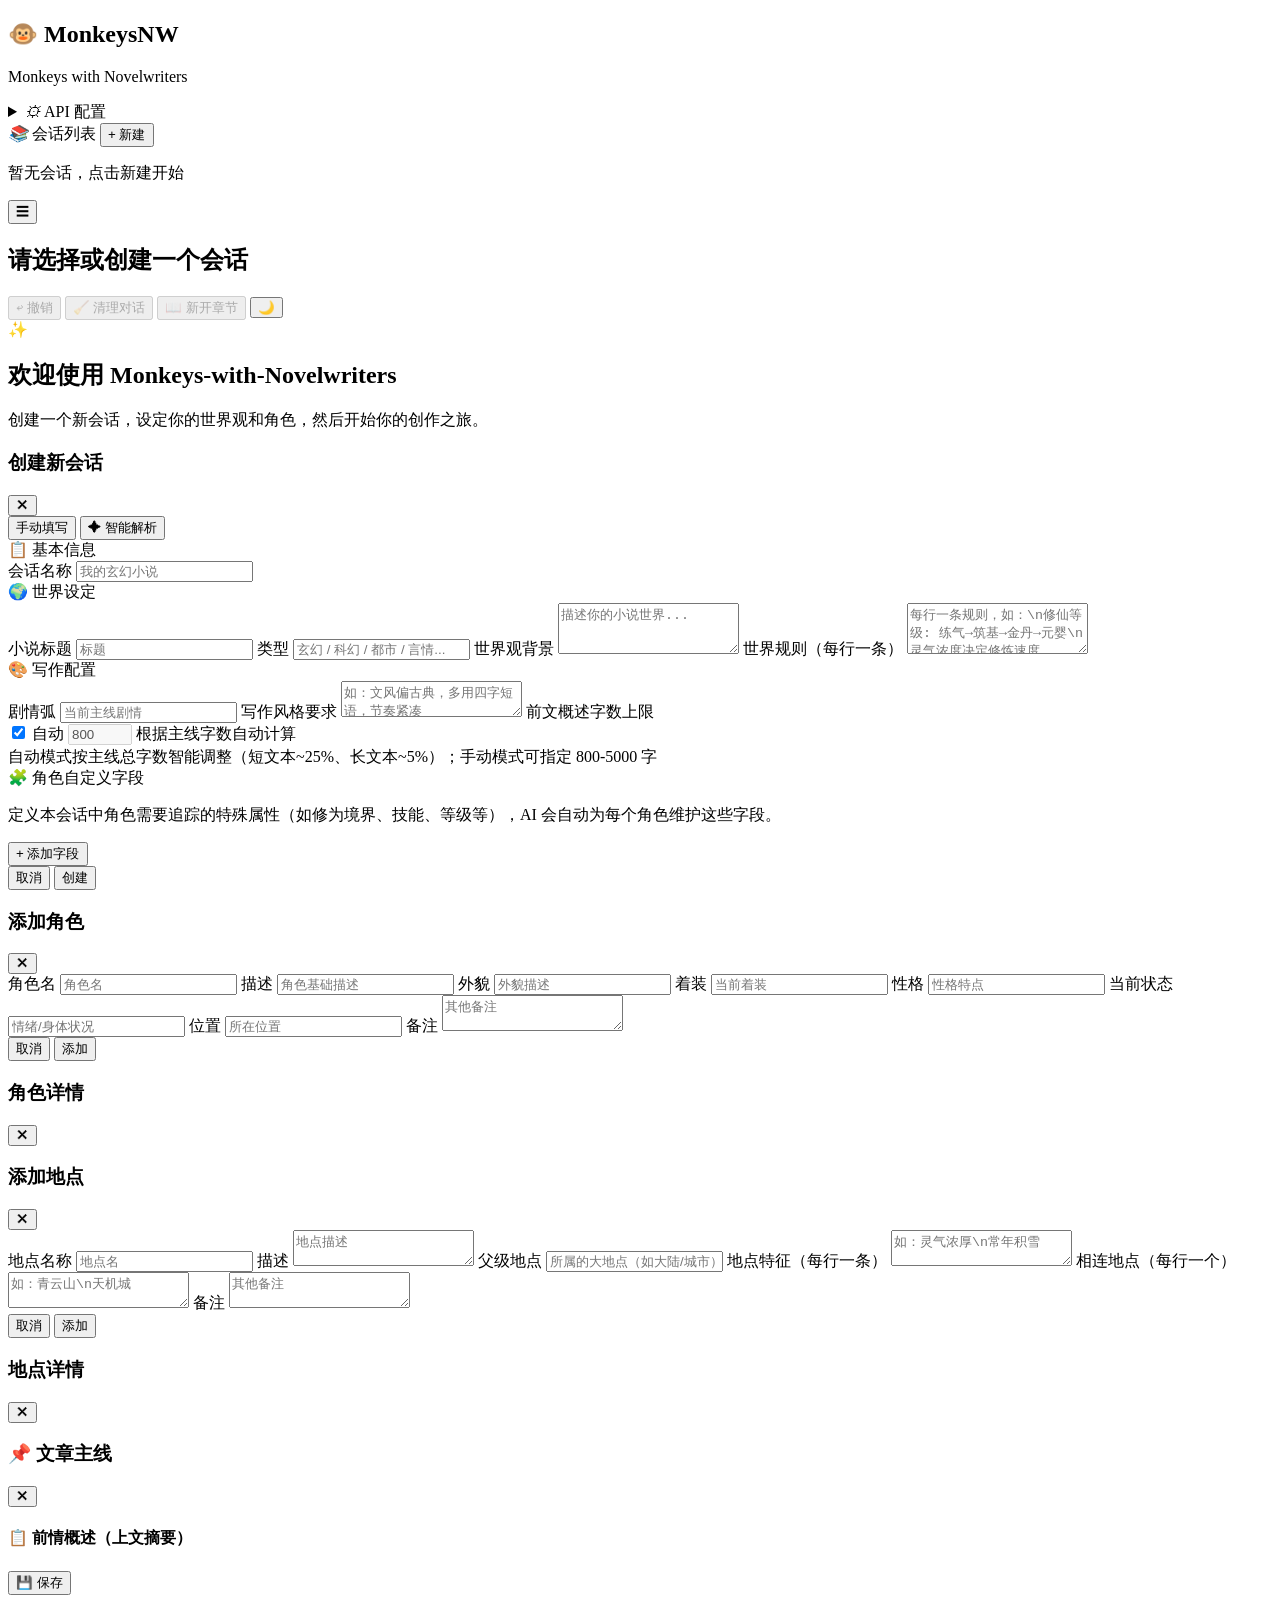
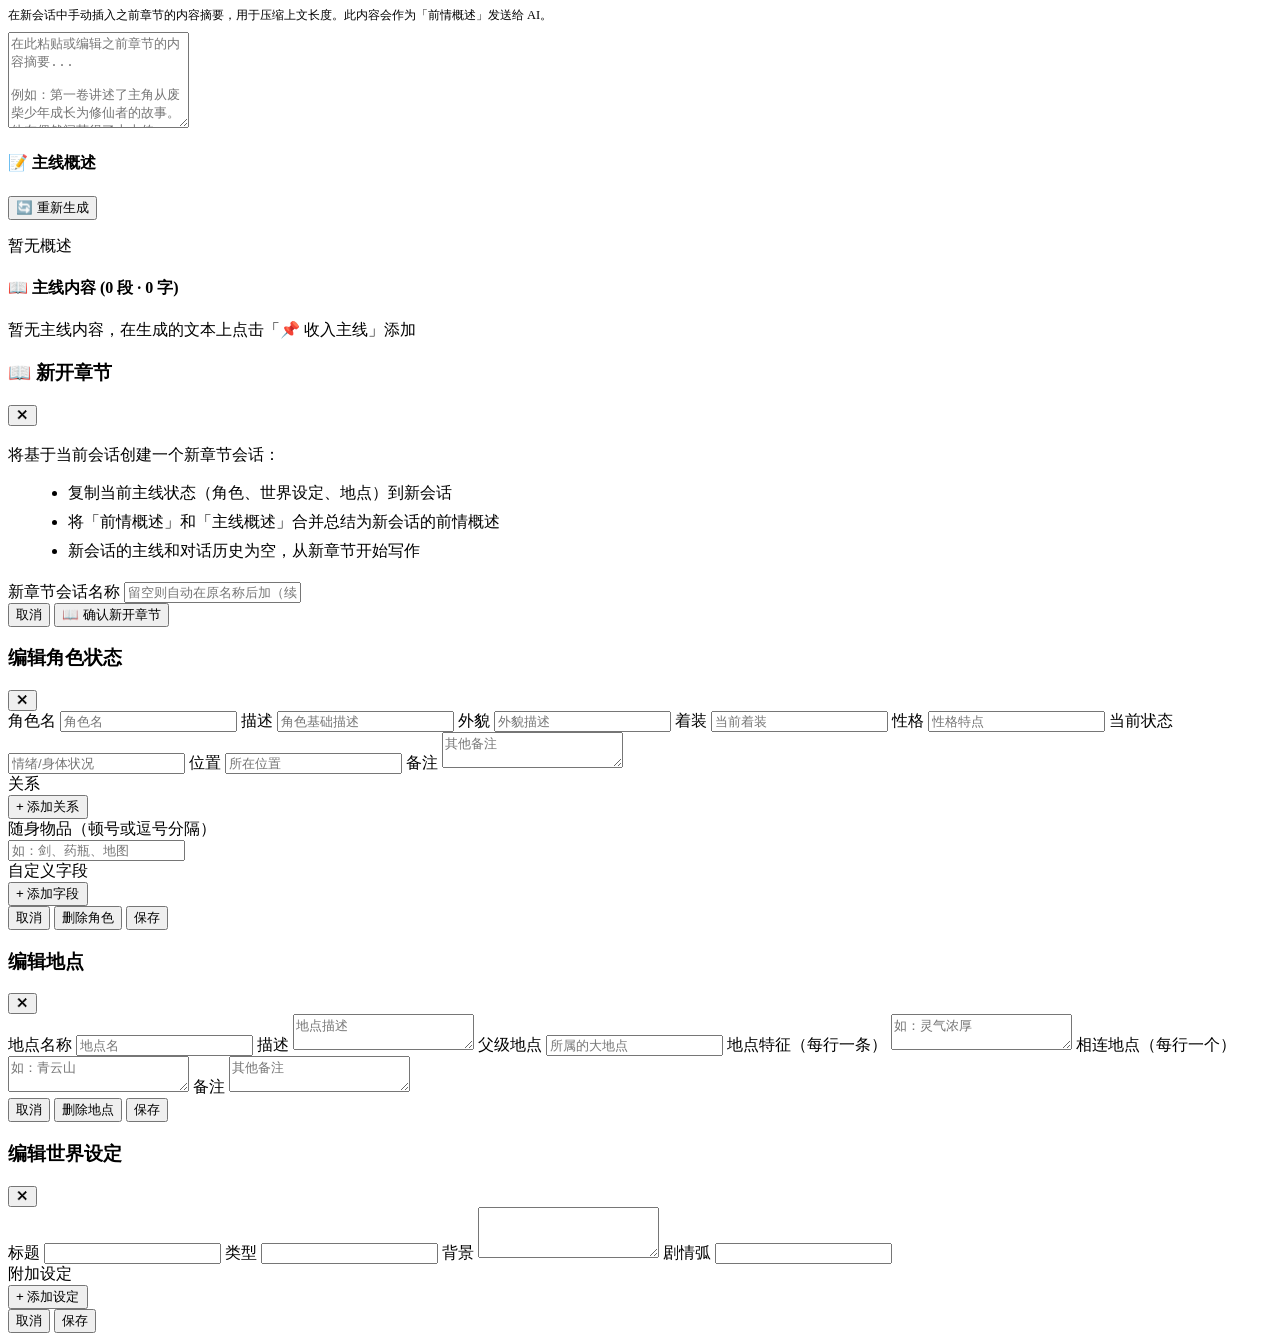
==== src/monkeynw/frontend/index.html @ e402c243 "feat: 添加字数统计功能，显示主线总字数和更新主线内容显示" ====
<!DOCTYPE html>
<html lang="zh-CN">
<head>
  <meta charset="UTF-8" />
  <meta name="viewport" content="width=device-width, initial-scale=1.0" />
  <title>Monkeys-with-Novelwriters - AI 小说写作框架</title>
  <link rel="preconnect" href="https://fonts.googleapis.com" />
  <link href="https://fonts.googleapis.com/css2?family=Noto+Serif+SC:wght@400;700&family=Inter:wght@400;500;600;700&display=swap" rel="stylesheet" />
  <link rel="stylesheet" href="/static/css/variables.css" />
  <link rel="stylesheet" href="/static/css/sidebar.css" />
  <link rel="stylesheet" href="/static/css/main-content.css" />
  <link rel="stylesheet" href="/static/css/components.css" />
  <link rel="stylesheet" href="/static/css/mainline.css" />
  <link rel="stylesheet" href="/static/css/state-panel.css" />
</head>
<body>
  <!-- ═══════════════════ 侧边栏 ═══════════════════ -->
  <aside id="sidebar" class="sidebar">
    <div class="sidebar-header">
      <h1 class="logo">🐵 Monkeys<span>NW</span></h1>
      <p class="tagline">Monkeys with Novelwriters</p>
    </div>

    <!-- API 配置 -->
    <details class="panel" id="configPanel">
      <summary><i class="icon">⚙</i> API 配置</summary>
      <div class="panel-body">
        <label>API Key
          <input type="text" id="apiKey" placeholder="sk-..." />
        </label>
        <label>Base URL
          <input type="text" id="baseUrl" value="https://api.openai.com/v1" />
        </label>
        <label>模型
          <input type="text" id="model" value="gpt-4o" />
        </label>
        <button class="btn btn-primary" onclick="saveConfig()">保存配置</button>
        <div id="configStatus" class="status-badge"></div>
      </div>
    </details>

    <!-- 会话列表 -->
    <div class="panel">
      <div class="panel-title">
        <i class="icon">📚</i> 会话列表
        <button class="btn btn-sm btn-ghost" onclick="openNewSessionModal()">+ 新建</button>
      </div>
      <div id="sessionList" class="session-list">
        <p class="empty-hint">暂无会话，点击新建开始</p>
      </div>
    </div>

    <!-- 会话配置面板 -->
    <div class="panel" id="sessionConfigPanel" style="display:none">
      <div class="panel-title">
        <i class="icon">🎨</i> 写作配置
        <button class="btn btn-sm btn-ghost" onclick="openEditSessionModal()">✏ 编辑</button>
      </div>
      <div id="sessionConfigInfo" class="world-info"></div>
    </div>

    <!-- 文章主线面板 -->
    <div class="panel" id="mainlinePanel" style="display:none">
      <div class="panel-title">
        <i class="icon">📌</i> 文章主线
        <span id="mainlineCount" class="mainline-count"></span>
        <span id="mainlineTotalWords" class="mainline-word-count"></span>
        <button class="btn btn-sm btn-ghost" onclick="exportMainline()" title="导出主线为TXT">📥 导出</button>
        <button class="btn btn-sm btn-ghost" onclick="toggleMainlineView()" title="展开/收起主线详情">📋 查看</button>
      </div>
      <div id="mainlineSummaryPreview" class="mainline-summary-preview"></div>
    </div>
  </aside>

  <!-- ═══════════════════ 主内容区 ═══════════════════ -->
  <main id="mainContent" class="main-content">
    <!-- 顶部栏 -->
    <header class="topbar">
      <button class="btn btn-icon" onclick="toggleSidebar()" title="切换侧边栏">☰</button>
      <h2 id="sessionTitle" class="session-name">请选择或创建一个会话</h2>
      <div class="topbar-actions">
        <button class="btn btn-ghost" id="btnUndo" onclick="undoStep()" disabled title="撤销">↩ 撤销</button>
        <button class="btn btn-ghost" id="btnClearHistory" onclick="clearHistory()" disabled title="清理对话历史，保留设定和主线">🧹 清理对话</button>
        <button class="btn btn-ghost" id="btnNewChapter" onclick="startNewChapter()" disabled title="新开章节：将当前主线状态和概述带入新会话">📖 新开章节</button>
        <button class="theme-toggle" id="themeToggle" onclick="toggleTheme()" title="切换主题">🌙</button>
      </div>
    </header>

    <!-- 故事阅读区 -->
    <section id="storyArea" class="story-area">
      <div class="story-welcome">
        <div class="welcome-icon">✨</div>
        <h2>欢迎使用 Monkeys-with-Novelwriters</h2>
        <p>创建一个新会话，设定你的世界观和角色，然后开始你的创作之旅。</p>
      </div>
    </section>

    <!-- 输入区 -->
    <section class="input-area" id="inputArea" style="display:none">
      <div class="input-wrapper">
        <div class="mode-switcher">
          <button class="mode-btn active" id="modeContinue" onclick="switchMode('continue')">
            <svg width="14" height="14" viewBox="0 0 24 24" fill="none" stroke="currentColor" stroke-width="2"><path d="M5 12h14M12 5l7 7-7 7"/></svg>
            续写
          </button>
          <button class="mode-btn" id="modeAdjust" onclick="switchMode('adjust')">
            <svg width="14" height="14" viewBox="0 0 24 24" fill="none" stroke="currentColor" stroke-width="2"><path d="M11 4H4a2 2 0 0 0-2 2v14a2 2 0 0 0 2 2h14a2 2 0 0 0 2-2v-7"/><path d="M18.5 2.5a2.121 2.121 0 0 1 3 3L12 15l-4 1 1-4 9.5-9.5z"/></svg>
            调整
          </button>
        </div>
        <textarea id="userPrompt" rows="3" placeholder="描述接下来的剧情走向，例如：主角进入了神秘的密林深处..."></textarea>
        <div class="input-controls">
          <div class="param-group">
            <label class="param">🌡 温度 <input type="range" id="temperature" min="0" max="2" step="0.05" value="0.85" oninput="this.nextElementSibling.textContent=this.value" /><span>0.85</span></label>
            <label class="param">📝 片段长度 <input type="range" id="suggestedLength" min="100" max="4000" step="100" value="1000" oninput="this.nextElementSibling.textContent=this.value" /><span>1000</span></label>
          </div>
          <button class="btn btn-primary btn-generate" id="btnGenerate" onclick="generate()">
            <span class="btn-text">✦ 生成</span>
            <span class="btn-loading" style="display:none">生成中...</span>
          </button>
        </div>
      </div>
    </section>
  </main>

  <!-- ═══════════════════ 右侧状态面板 ═══════════════════ -->
  <aside id="statePanel" class="state-panel" style="display:none">
    <div class="state-panel-header">
      <div class="state-tab-switcher">
        <button class="state-tab-btn active" onclick="switchStateTab('mainline')" id="stateTabMainline">📌 主线状态</button>
        <button class="state-tab-btn" onclick="switchStateTab('workspace')" id="stateTabWorkspace">🔧 工作区状态</button>
      </div>
    </div>

    <!-- 主线状态面板 -->
    <div id="mainlineStatePanel" class="state-tab-content active">
      <div class="workspace-section">
        <div class="workspace-section-title">👥 角色状态 <button class="btn btn-xs btn-ghost ws-section-action" onclick="openEditCharState(null, 'mainline')" title="添加角色">+</button></div>
        <div id="mainlineStateCharacters" class="workspace-content"></div>
      </div>
      <div class="workspace-section">
        <div class="workspace-section-title">🌍 世界设定 <button class="btn btn-xs btn-ghost ws-section-action" onclick="openEditWorldState('mainline')" title="编辑">✏</button></div>
        <div id="mainlineStateWorld" class="workspace-content"></div>
      </div>
      <div class="workspace-section">
        <div class="workspace-section-title">📍 地点 <button class="btn btn-xs btn-ghost ws-section-action" onclick="openEditLocState(null, 'mainline')" title="添加地点">+</button></div>
        <div id="mainlineStateLocations" class="workspace-content"></div>
      </div>
    </div>

    <!-- 工作区状态面板 -->
    <div id="workspaceStatePanel" class="state-tab-content">
      <div class="workspace-sync-bar">
        <button class="btn btn-sm btn-accent" onclick="syncMainlineToWorkspace()" title="将主线的角色、世界设定、地点同步到工作区状态">⬇ 从主线同步</button>
      </div>
      <div class="workspace-section">
        <div class="workspace-section-title">👥 角色状态 <button class="btn btn-xs btn-ghost ws-section-action" onclick="openEditCharState(null, 'workspace')" title="添加角色">+</button></div>
        <div id="workspaceStateCharacters" class="workspace-content"></div>
      </div>
      <div class="workspace-section">
        <div class="workspace-section-title">🌍 世界设定 <button class="btn btn-xs btn-ghost ws-section-action" onclick="openEditWorldState('workspace')" title="编辑">✏</button></div>
        <div id="workspaceStateWorld" class="workspace-content"></div>
      </div>
      <div class="workspace-section">
        <div class="workspace-section-title">📍 地点 <button class="btn btn-xs btn-ghost ws-section-action" onclick="openEditLocState(null, 'workspace')" title="添加地点">+</button></div>
        <div id="workspaceStateLocations" class="workspace-content"></div>
      </div>
    </div>
  </aside>

  <!-- ═══════════════════ 新建会话 Modal ═══════════════════ -->
  <div class="modal-overlay" id="newSessionModal">
    <div class="modal modal-wide">
      <div class="modal-header">
        <h3 id="sessionModalTitle">创建新会话</h3>
        <button class="btn btn-icon" onclick="closeModal('newSessionModal')">✕</button>
      </div>
      <div class="modal-body">
        <!-- 模式切换标签 -->
        <div class="tab-switcher" id="createTabSwitcher">
          <button class="tab-btn active" onclick="switchCreateMode('manual')" id="tabManual">手动填写</button>
          <button class="tab-btn" onclick="switchCreateMode('smart')" id="tabSmart">✦ 智能解析</button>
        </div>

        <!-- 智能解析模式 -->
        <div id="smartCreatePanel" style="display:none">
          <label>粘贴你的小说设定文本
            <textarea id="smartText" rows="10" placeholder="在此粘贴包含世界观、角色设定、剧情等内容的文本，AI 将自动为你提取并填写所有设定字段...

示例：
这是一部玄幻修仙小说《九天剑道》。世界以灵气为根基，修炼体系分为练气、筑基、金丹、元婴、化神五个大境界。主角叶凡，17岁少年，天资聪颖但灵根为废体，性格坚韧不拔。他身处天玄大陆的青云宗，随身携带一枚神秘玉佩..."></textarea>
          </label>
          <div id="smartParseStatus" class="status-badge"></div>
        </div>

        <!-- 手动填写模式 -->
        <div id="manualCreatePanel">
          <div class="form-section-title">📋 基本信息</div>
          <label>会话名称 <input type="text" id="newSessionName" placeholder="我的玄幻小说" /></label>

          <div class="form-section-title">🌍 世界设定</div>
          <label>小说标题 <input type="text" id="newTitle" placeholder="标题" /></label>
          <label>类型 <input type="text" id="newGenre" placeholder="玄幻 / 科幻 / 都市 / 言情..." /></label>
          <label>世界观背景
            <textarea id="newBackground" rows="3" placeholder="描述你的小说世界..."></textarea>
          </label>
          <label>世界规则（每行一条）
            <textarea id="newRules" rows="3" placeholder="每行一条规则，如：\n修仙等级: 练气→筑基→金丹→元婴\n灵气浓度决定修炼速度"></textarea>
          </label>

          <div class="form-section-title">🎨 写作配置</div>
          <label>剧情弧 <input type="text" id="newArc" placeholder="当前主线剧情" /></label>
          <label>写作风格要求
            <textarea id="newInstructions" rows="2" placeholder="如：文风偏古典，多用四字短语，节奏紧凑"></textarea>
          </label>
          <label>前文概述字数上限
            <div class="summary-length-row">
              <label class="toggle-label">
                <input type="checkbox" id="newSummaryAutoLength" checked onchange="toggleSummaryAutoMode()" />
                <span>自动</span>
              </label>
              <input type="number" id="newSummaryMaxLength" min="800" max="5000" step="100" value="800" placeholder="800" disabled />
              <span id="summaryAutoHint" class="summary-auto-hint">根据主线字数自动计算</span>
            </div>
            <span class="form-hint" style="margin-top:2px;display:block">自动模式按主线总字数智能调整（短文本~25%、长文本~5%）；手动模式可指定 800-5000 字</span>
          </label>

          <div class="form-section-title">🧩 角色自定义字段</div>
          <p class="form-hint">定义本会话中角色需要追踪的特殊属性（如修为境界、技能、等级等），AI 会自动为每个角色维护这些字段。</p>
          <div id="customFieldDefsList" class="custom-field-defs-list"></div>
          <button class="btn btn-sm btn-ghost" type="button" onclick="addCustomFieldDefRow()">+ 添加字段</button>
        </div>
      </div>
      <div class="modal-footer">
        <button class="btn btn-ghost" onclick="closeModal('newSessionModal')">取消</button>
        <button class="btn btn-primary" id="btnSmartParse" style="display:none" onclick="smartParseAndFill()">✦ 智能解析并创建</button>
        <button class="btn btn-primary" id="btnManualCreate" onclick="createSession()">创建</button>
      </div>
    </div>
  </div>

  <!-- ═══════════════════ 添加角色 Modal ═══════════════════ -->
  <div class="modal-overlay" id="addCharacterModal">
    <div class="modal">
      <div class="modal-header">
        <h3>添加角色</h3>
        <button class="btn btn-icon" onclick="closeModal('addCharacterModal')">✕</button>
      </div>
      <div class="modal-body">
        <label>角色名 <input type="text" id="charName" placeholder="角色名" /></label>
        <label>描述 <input type="text" id="charDesc" placeholder="角色基础描述" /></label>
        <label>外貌 <input type="text" id="charAppearance" placeholder="外貌描述" /></label>
        <label>着装 <input type="text" id="charOutfit" placeholder="当前着装" /></label>
        <label>性格 <input type="text" id="charPersonality" placeholder="性格特点" /></label>
        <label>当前状态 <input type="text" id="charStatus" placeholder="情绪/身体状况" /></label>
        <label>位置 <input type="text" id="charLocation" placeholder="所在位置" /></label>
        <label>备注
          <textarea id="charNotes" rows="2" placeholder="其他备注"></textarea>
        </label>
      </div>
      <div class="modal-footer">
        <button class="btn btn-ghost" onclick="closeModal('addCharacterModal')">取消</button>
        <button class="btn btn-primary" onclick="addCharacter()">添加</button>
      </div>
    </div>
  </div>

  <!-- ═══════════════════ 角色详情 Modal ═══════════════════ -->
  <div class="modal-overlay" id="charDetailModal">
    <div class="modal modal-wide">
      <div class="modal-header">
        <h3 id="charDetailTitle">角色详情</h3>
        <button class="btn btn-icon" onclick="closeModal('charDetailModal')">✕</button>
      </div>
      <div class="modal-body" id="charDetailBody"></div>
    </div>
  </div>

  <!-- ═══════════════════ 添加地点 Modal ═══════════════════ -->
  <div class="modal-overlay" id="addLocationModal">
    <div class="modal">
      <div class="modal-header">
        <h3>添加地点</h3>
        <button class="btn btn-icon" onclick="closeModal('addLocationModal')">✕</button>
      </div>
      <div class="modal-body">
        <label>地点名称 <input type="text" id="locName" placeholder="地点名" /></label>
        <label>描述 <textarea id="locDesc" rows="2" placeholder="地点描述"></textarea></label>
        <label>父级地点 <input type="text" id="locParent" placeholder="所属的大地点（如大陆/城市）" /></label>
        <label>地点特征（每行一条）
          <textarea id="locFeatures" rows="2" placeholder="如：灵气浓厚\n常年积雪"></textarea>
        </label>
        <label>相连地点（每行一个）
          <textarea id="locConnected" rows="2" placeholder="如：青云山\n天机城"></textarea>
        </label>
        <label>备注
          <textarea id="locNotes" rows="2" placeholder="其他备注"></textarea>
        </label>
      </div>
      <div class="modal-footer">
        <button class="btn btn-ghost" onclick="closeModal('addLocationModal')">取消</button>
        <button class="btn btn-primary" onclick="addLocation()">添加</button>
      </div>
    </div>
  </div>

  <!-- ═══════════════════ 地点详情 Modal ═══════════════════ -->
  <div class="modal-overlay" id="locDetailModal">
    <div class="modal modal-wide">
      <div class="modal-header">
        <h3 id="locDetailTitle">地点详情</h3>
        <button class="btn btn-icon" onclick="closeModal('locDetailModal')">✕</button>
      </div>
      <div class="modal-body" id="locDetailBody"></div>
    </div>
  </div>

  <!-- ═══════════════════ 文章主线 Modal ═══════════════════ -->
  <div class="modal-overlay" id="mainlineModal">
    <div class="modal modal-wide">
      <div class="modal-header">
        <h3>📌 文章主线</h3>
        <button class="btn btn-icon" onclick="closeModal('mainlineModal')">✕</button>
      </div>
      <div class="modal-body">
        <!-- 前情概述（手动插入） -->
        <div class="mainline-prefix-section">
          <div class="mainline-section-header">
            <h4>📋 前情概述（上文摘要）</h4>
            <button class="btn btn-sm btn-ghost" id="btnSavePrefix" onclick="saveMainlinePrefix()">💾 保存</button>
          </div>
          <p class="form-hint" style="margin-bottom:8px;font-size:0.78rem;color:var(--text-muted)">在新会话中手动插入之前章节的内容摘要，用于压缩上文长度。此内容会作为「前情概述」发送给 AI。</p>
          <textarea id="mainlinePrefixTextarea" class="mainline-prefix-textarea" rows="6" placeholder="在此粘贴或编辑之前章节的内容摘要...&#10;&#10;例如：第一卷讲述了主角从废柴少年成长为修仙者的故事。他在偶然间获得了上古传承..."></textarea>
          <div class="mainline-prefix-info">
            <span id="mainlinePrefixCharCount" class="char-count"></span>
          </div>
        </div>

        <!-- 主线概述 -->
        <div class="mainline-summary-section">
          <div class="mainline-section-header">
            <h4>📝 主线概述</h4>
            <button class="btn btn-sm btn-ghost" id="btnRegenerateSummary" onclick="regenerateMainlineSummary()">🔄 重新生成</button>
          </div>
          <div id="mainlineSummaryContent" class="mainline-summary-content">
            <p class="empty-hint">暂无概述</p>
          </div>
        </div>

        <!-- 主线条目列表 -->
        <div class="mainline-entries-section">
          <div class="mainline-section-header">
            <h4>📖 主线内容 (<span id="mainlineEntryCount">0</span> 段 · <span id="mainlineModalTotalWords">0</span> 字)</h4>
          </div>
          <div id="mainlineEntries" class="mainline-entries">
            <p class="empty-hint">暂无主线内容，在生成的文本上点击「📌 收入主线」添加</p>
          </div>
        </div>
      </div>
    </div>
  </div>

  <!-- Toast -->
  <div id="toast" class="toast"></div>

  <!-- ═══════════════════ 新开章节确认 Modal ═══════════════════ -->
  <div class="modal-overlay" id="newChapterModal">
    <div class="modal">
      <div class="modal-header">
        <h3>📖 新开章节</h3>
        <button class="btn btn-icon" onclick="closeModal('newChapterModal')">✕</button>
      </div>
      <div class="modal-body">
        <p style="margin-bottom:12px;line-height:1.6">将基于当前会话创建一个新章节会话：</p>
        <ul style="margin:0 0 16px 20px;line-height:1.8;color:var(--text-secondary)">
          <li>复制当前主线状态（角色、世界设定、地点）到新会话</li>
          <li>将「前情概述」和「主线概述」合并总结为新会话的前情概述</li>
          <li>新会话的主线和对话历史为空，从新章节开始写作</li>
        </ul>
        <label>新章节会话名称
          <input type="text" id="newChapterName" placeholder="留空则自动在原名称后加（续）" />
        </label>
        <div id="newChapterStatus" class="status-badge" style="display:none;margin-top:8px"></div>
      </div>
      <div class="modal-footer">
        <button class="btn btn-ghost" onclick="closeModal('newChapterModal')">取消</button>
        <button class="btn btn-primary" id="btnConfirmNewChapter" onclick="confirmNewChapter()">📖 确认新开章节</button>
      </div>
    </div>
  </div>

  <!-- ═══════════════════ 编辑角色状态 Modal ═══════════════════ -->
  <div class="modal-overlay" id="editCharStateModal">
    <div class="modal modal-wide">
      <div class="modal-header">
        <h3 id="editCharStateTitle">编辑角色状态</h3>
        <button class="btn btn-icon" onclick="closeModal('editCharStateModal')">✕</button>
      </div>
      <div class="modal-body">
        <input type="hidden" id="editCharTarget" />
        <input type="hidden" id="editCharOrigName" />
        <label>角色名 <input type="text" id="editCharStateName" placeholder="角色名" /></label>
        <label>描述 <input type="text" id="editCharStateDesc" placeholder="角色基础描述" /></label>
        <label>外貌 <input type="text" id="editCharStateAppearance" placeholder="外貌描述" /></label>
        <label>着装 <input type="text" id="editCharStateOutfit" placeholder="当前着装" /></label>
        <label>性格 <input type="text" id="editCharStatePersonality" placeholder="性格特点" /></label>
        <label>当前状态 <input type="text" id="editCharStateStatus" placeholder="情绪/身体状况" /></label>
        <label>位置 <input type="text" id="editCharStateLocation" placeholder="所在位置" /></label>
        <label>备注 <textarea id="editCharStateNotes" rows="2" placeholder="其他备注"></textarea></label>
        <div class="form-section-title">关系</div>
        <div id="editCharRels" class="dynamic-rows"></div>
        <button class="btn btn-sm btn-ghost" type="button" onclick="addEditCharRelRow()">+ 添加关系</button>
        <div class="form-section-title">随身物品（顿号或逗号分隔）</div>
        <input type="text" id="editCharStateInventory" placeholder="如：剑、药瓶、地图" />
        <div class="form-section-title">自定义字段</div>
        <div id="editCharCFs" class="dynamic-rows"></div>
        <button class="btn btn-sm btn-ghost" type="button" onclick="addEditCharCfRow()">+ 添加字段</button>
      </div>
      <div class="modal-footer">
        <button class="btn btn-ghost" onclick="closeModal('editCharStateModal')">取消</button>
        <button class="btn btn-danger" id="btnDeleteChar" onclick="deleteCharFromState()">删除角色</button>
        <button class="btn btn-primary" onclick="saveCharState()">保存</button>
      </div>
    </div>
  </div>

  <!-- ═══════════════════ 编辑地点状态 Modal ═══════════════════ -->
  <div class="modal-overlay" id="editLocStateModal">
    <div class="modal modal-wide">
      <div class="modal-header">
        <h3 id="editLocStateTitle">编辑地点</h3>
        <button class="btn btn-icon" onclick="closeModal('editLocStateModal')">✕</button>
      </div>
      <div class="modal-body">
        <input type="hidden" id="editLocTarget" />
        <input type="hidden" id="editLocOrigName" />
        <label>地点名称 <input type="text" id="editLocStateName" placeholder="地点名" /></label>
        <label>描述 <textarea id="editLocStateDesc" rows="2" placeholder="地点描述"></textarea></label>
        <label>父级地点 <input type="text" id="editLocStateParent" placeholder="所属的大地点" /></label>
        <label>地点特征（每行一条） <textarea id="editLocStateFeatures" rows="2" placeholder="如：灵气浓厚"></textarea></label>
        <label>相连地点（每行一个） <textarea id="editLocStateConnected" rows="2" placeholder="如：青云山"></textarea></label>
        <label>备注 <textarea id="editLocStateNotes" rows="2" placeholder="其他备注"></textarea></label>
      </div>
      <div class="modal-footer">
        <button class="btn btn-ghost" onclick="closeModal('editLocStateModal')">取消</button>
        <button class="btn btn-danger" id="btnDeleteLoc" onclick="deleteLocFromState()">删除地点</button>
        <button class="btn btn-primary" onclick="saveLocState()">保存</button>
      </div>
    </div>
  </div>

  <!-- ═══════════════════ 编辑世界设定 Modal ═══════════════════ -->
  <div class="modal-overlay" id="editWorldStateModal">
    <div class="modal">
      <div class="modal-header">
        <h3 id="editWorldStateTitle">编辑世界设定</h3>
        <button class="btn btn-icon" onclick="closeModal('editWorldStateModal')">✕</button>
      </div>
      <div class="modal-body">
        <input type="hidden" id="editWorldTarget" />
        <label>标题 <input type="text" id="editWorldTitle" /></label>
        <label>类型 <input type="text" id="editWorldGenre" /></label>
        <label>背景 <textarea id="editWorldBackground" rows="3"></textarea></label>
        <label>剧情弧 <input type="text" id="editWorldArc" /></label>
        <div class="form-section-title">附加设定</div>
        <div id="editWorldExtras" class="dynamic-rows"></div>
        <button class="btn btn-sm btn-ghost" type="button" onclick="addEditWorldExtraRow()">+ 添加设定</button>
      </div>
      <div class="modal-footer">
        <button class="btn btn-ghost" onclick="closeModal('editWorldStateModal')">取消</button>
        <button class="btn btn-primary" onclick="saveWorldState()">保存</button>
      </div>
    </div>
  </div>

  <!-- AI 任务状态栏 -->
  <div id="statusBar" class="status-bar" style="display:none">
    <div class="status-bar-spinner"></div>
    <span id="statusBarText">AI 请求处理中...</span>
  </div>

  <script src="/static/js/utils.js"></script>
  <script src="/static/js/config.js"></script>
  <script src="/static/js/workspace.js"></script>
  <script src="/static/js/mainline.js"></script>
  <script src="/static/js/characters.js"></script>
  <script src="/static/js/locations.js"></script>
  <script src="/static/js/story.js"></script>
  <script src="/static/js/session.js"></script>
  <script src="/static/js/init.js"></script>
</body>
</html>
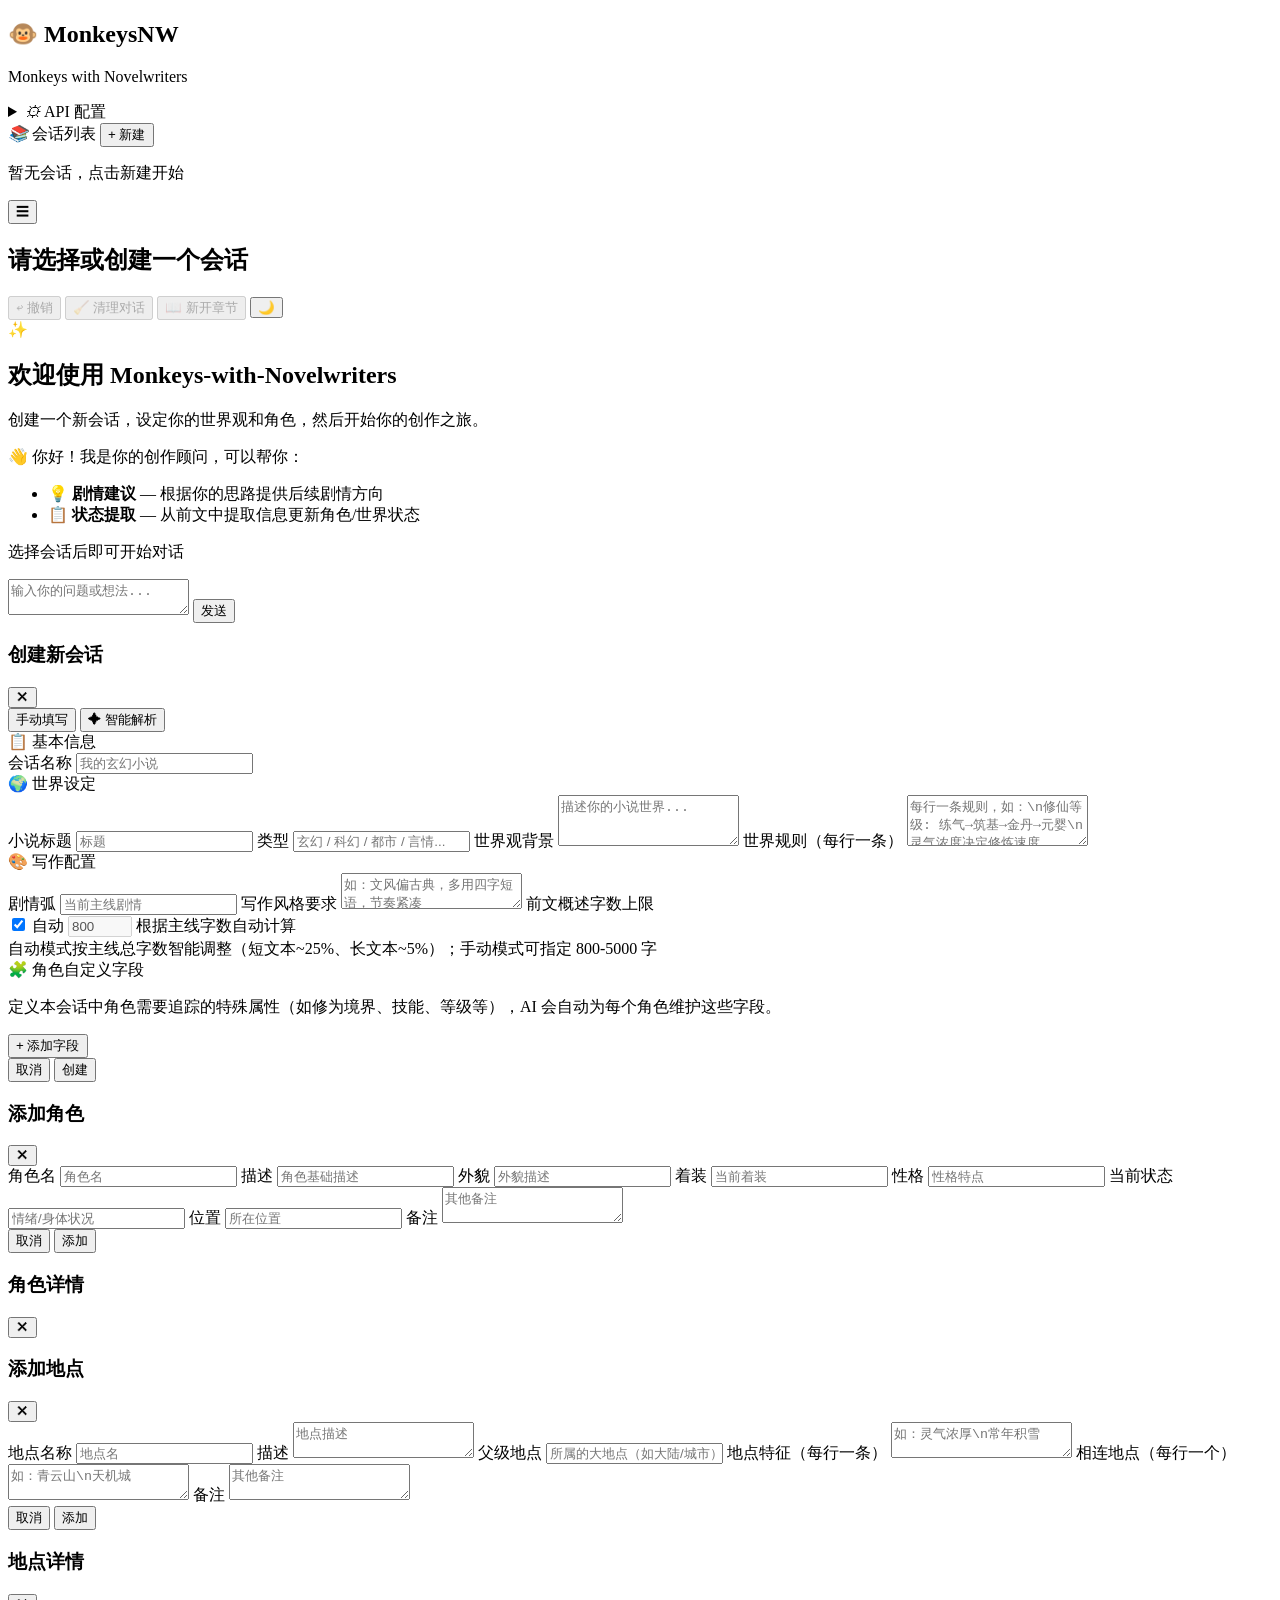
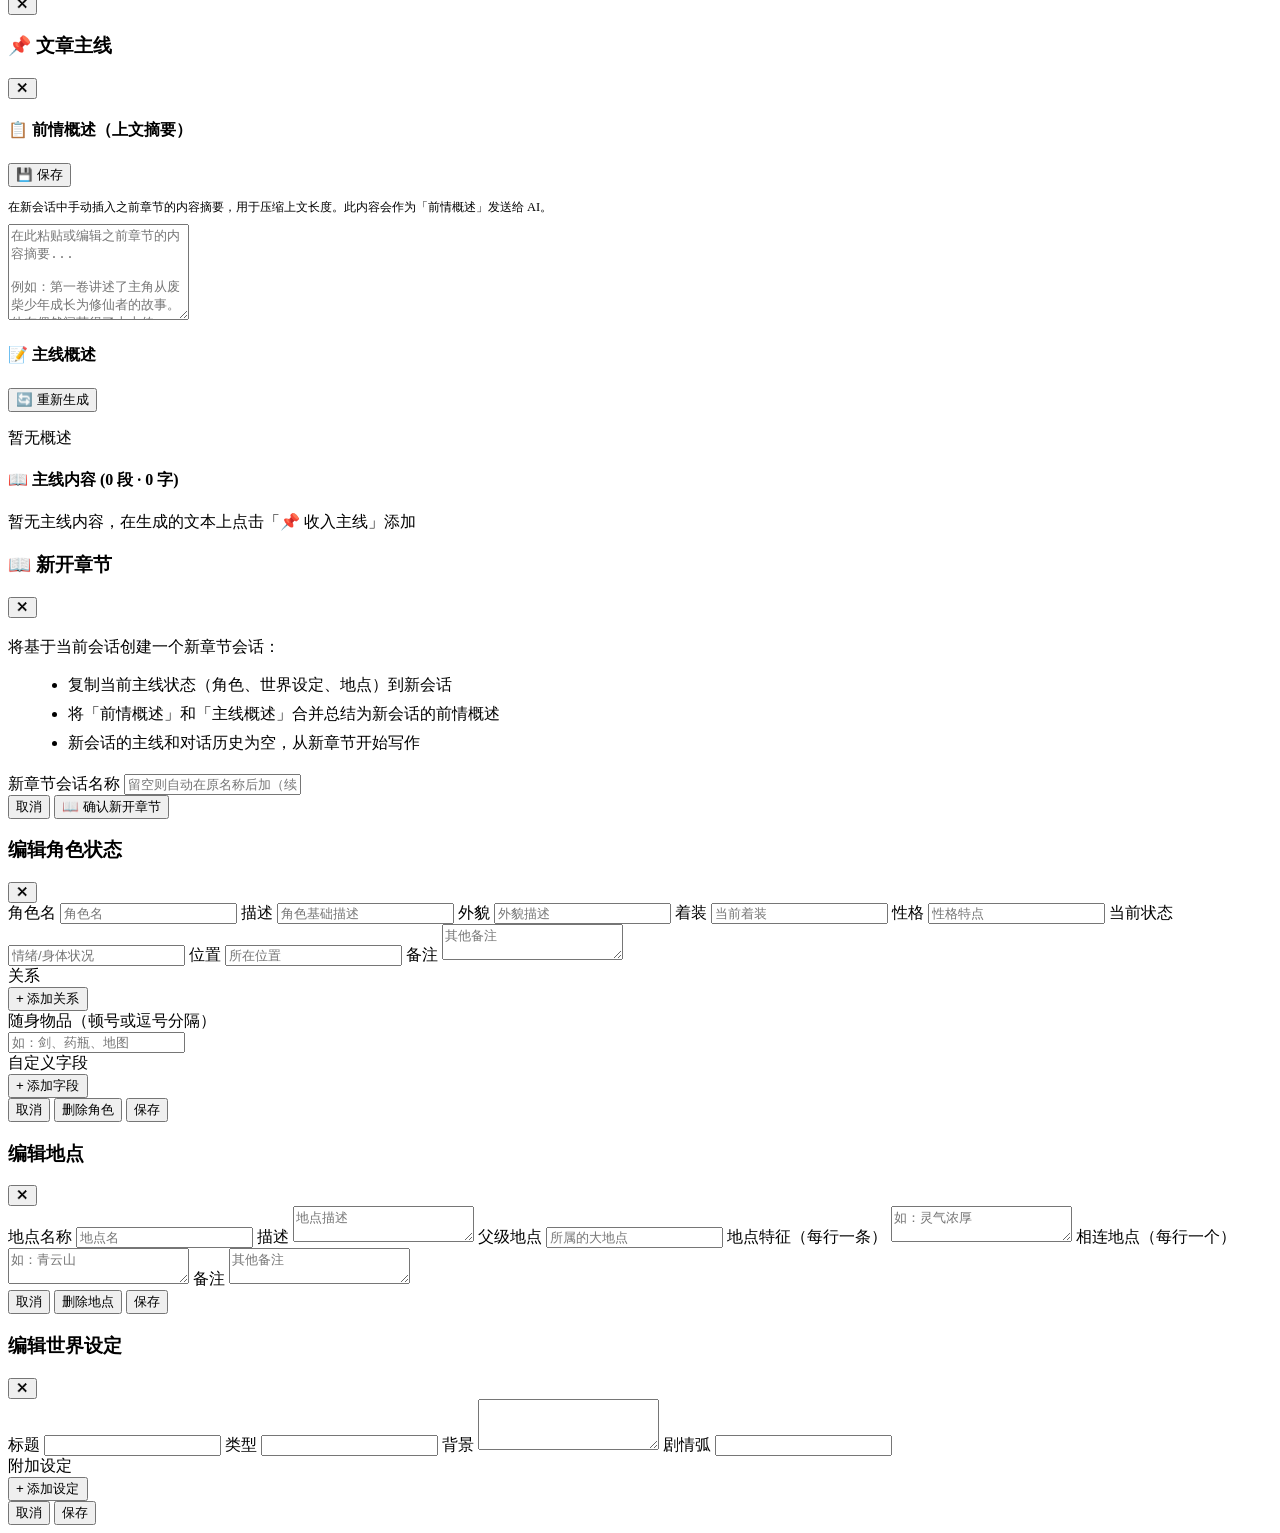
==== commit 26685ceb: "feat: 实现自由聊天功能，支持与AI讨论剧情并提取信息更新状态" ====
--- a/src/monkeynw/frontend/index.html
+++ b/src/monkeynw/frontend/index.html
@@ -12,6 +12,7 @@
   <link rel="stylesheet" href="/static/css/components.css" />
   <link rel="stylesheet" href="/static/css/mainline.css" />
   <link rel="stylesheet" href="/static/css/state-panel.css" />
+  <link rel="stylesheet" href="/static/css/chat.css" />
 </head>
 <body>
   <!-- ═══════════════════ 侧边栏 ═══════════════════ -->
@@ -86,41 +87,75 @@
       </div>
     </header>
 
-    <!-- 故事阅读区 -->
-    <section id="storyArea" class="story-area">
-      <div class="story-welcome">
-        <div class="welcome-icon">✨</div>
-        <h2>欢迎使用 Monkeys-with-Novelwriters</h2>
-        <p>创建一个新会话，设定你的世界观和角色，然后开始你的创作之旅。</p>
-      </div>
-    </section>
-
-    <!-- 输入区 -->
-    <section class="input-area" id="inputArea" style="display:none">
-      <div class="input-wrapper">
-        <div class="mode-switcher">
-          <button class="mode-btn active" id="modeContinue" onclick="switchMode('continue')">
-            <svg width="14" height="14" viewBox="0 0 24 24" fill="none" stroke="currentColor" stroke-width="2"><path d="M5 12h14M12 5l7 7-7 7"/></svg>
-            续写
+    <!-- 主内容区 Tab 切换 -->
+    <div class="main-tab-bar" id="mainTabBar" style="display:none">
+      <button class="main-tab-btn active" id="mainTabStory" onclick="switchMainTab('story')">✦ 写作</button>
+      <button class="main-tab-btn" id="mainTabChat" onclick="switchMainTab('chat')">
+        💬 创作顾问
+      </button>
+    </div>
+
+    <!-- ═══ 写作 Tab ═══ -->
+    <div id="storyTabContent" class="main-tab-content active">
+      <!-- 故事阅读区 -->
+      <section id="storyArea" class="story-area">
+        <div class="story-welcome">
+          <div class="welcome-icon">✨</div>
+          <h2>欢迎使用 Monkeys-with-Novelwriters</h2>
+          <p>创建一个新会话，设定你的世界观和角色，然后开始你的创作之旅。</p>
+        </div>
+      </section>
+
+      <!-- 输入区 -->
+      <section class="input-area" id="inputArea" style="display:none">
+        <div class="input-wrapper">
+          <div class="mode-switcher">
+            <button class="mode-btn active" id="modeContinue" onclick="switchMode('continue')">
+              <svg width="14" height="14" viewBox="0 0 24 24" fill="none" stroke="currentColor" stroke-width="2"><path d="M5 12h14M12 5l7 7-7 7"/></svg>
+              续写
+            </button>
+            <button class="mode-btn" id="modeAdjust" onclick="switchMode('adjust')">
+              <svg width="14" height="14" viewBox="0 0 24 24" fill="none" stroke="currentColor" stroke-width="2"><path d="M11 4H4a2 2 0 0 0-2 2v14a2 2 0 0 0 2 2h14a2 2 0 0 0 2-2v-7"/><path d="M18.5 2.5a2.121 2.121 0 0 1 3 3L12 15l-4 1 1-4 9.5-9.5z"/></svg>
+              调整
+            </button>
+          </div>
+          <textarea id="userPrompt" rows="3" placeholder="描述接下来的剧情走向，例如：主角进入了神秘的密林深处..."></textarea>
+          <div class="input-controls">
+            <div class="param-group">
+              <label class="param">🌡 温度 <input type="range" id="temperature" min="0" max="2" step="0.05" value="0.85" oninput="this.nextElementSibling.textContent=this.value" /><span>0.85</span></label>
+              <label class="param">📝 片段长度 <input type="range" id="suggestedLength" min="100" max="4000" step="100" value="1000" oninput="this.nextElementSibling.textContent=this.value" /><span>1000</span></label>
+            </div>
+            <button class="btn btn-primary btn-generate" id="btnGenerate" onclick="generate()">
+              <span class="btn-text">✦ 生成</span>
+              <span class="btn-loading" style="display:none">生成中...</span>
+            </button>
+          </div>
+        </div>
+      </section>
+    </div>
+
+    <!-- ═══ 创作顾问 Tab ═══ -->
+    <div id="chatTabContent" class="main-tab-content">
+      <div class="chat-container">
+        <div class="chat-messages" id="chatMessages">
+          <div class="chat-welcome">
+            <p>👋 你好！我是你的创作顾问，可以帮你：</p>
+            <ul>
+              <li>💡 <strong>剧情建议</strong> — 根据你的思路提供后续剧情方向</li>
+              <li>📋 <strong>状态提取</strong> — 从前文中提取信息更新角色/世界状态</li>
+            </ul>
+            <p class="chat-welcome-hint">选择会话后即可开始对话</p>
+          </div>
+        </div>
+        <div class="chat-input-area">
+          <textarea id="chatInput" rows="2" placeholder="输入你的问题或想法..." onkeydown="handleChatKeydown(event)"></textarea>
+          <button class="btn btn-primary btn-sm chat-send-btn" id="chatSendBtn" onclick="sendChatMessage()">
+            <span class="chat-send-text">发送</span>
+            <span class="chat-send-loading" style="display:none">...</span>
           </button>
-          <button class="mode-btn" id="modeAdjust" onclick="switchMode('adjust')">
-            <svg width="14" height="14" viewBox="0 0 24 24" fill="none" stroke="currentColor" stroke-width="2"><path d="M11 4H4a2 2 0 0 0-2 2v14a2 2 0 0 0 2 2h14a2 2 0 0 0 2-2v-7"/><path d="M18.5 2.5a2.121 2.121 0 0 1 3 3L12 15l-4 1 1-4 9.5-9.5z"/></svg>
-            调整
-          </button>
-        </div>
-        <textarea id="userPrompt" rows="3" placeholder="描述接下来的剧情走向，例如：主角进入了神秘的密林深处..."></textarea>
-        <div class="input-controls">
-          <div class="param-group">
-            <label class="param">🌡 温度 <input type="range" id="temperature" min="0" max="2" step="0.05" value="0.85" oninput="this.nextElementSibling.textContent=this.value" /><span>0.85</span></label>
-            <label class="param">📝 片段长度 <input type="range" id="suggestedLength" min="100" max="4000" step="100" value="1000" oninput="this.nextElementSibling.textContent=this.value" /><span>1000</span></label>
-          </div>
-          <button class="btn btn-primary btn-generate" id="btnGenerate" onclick="generate()">
-            <span class="btn-text">✦ 生成</span>
-            <span class="btn-loading" style="display:none">生成中...</span>
-          </button>
-        </div>
-      </div>
-    </section>
+        </div>
+      </div>
+    </div>
   </main>
 
   <!-- ═══════════════════ 右侧状态面板 ═══════════════════ -->
@@ -486,6 +521,7 @@
   <script src="/static/js/characters.js"></script>
   <script src="/static/js/locations.js"></script>
   <script src="/static/js/story.js"></script>
+  <script src="/static/js/chat.js"></script>
   <script src="/static/js/session.js"></script>
   <script src="/static/js/init.js"></script>
 </body>
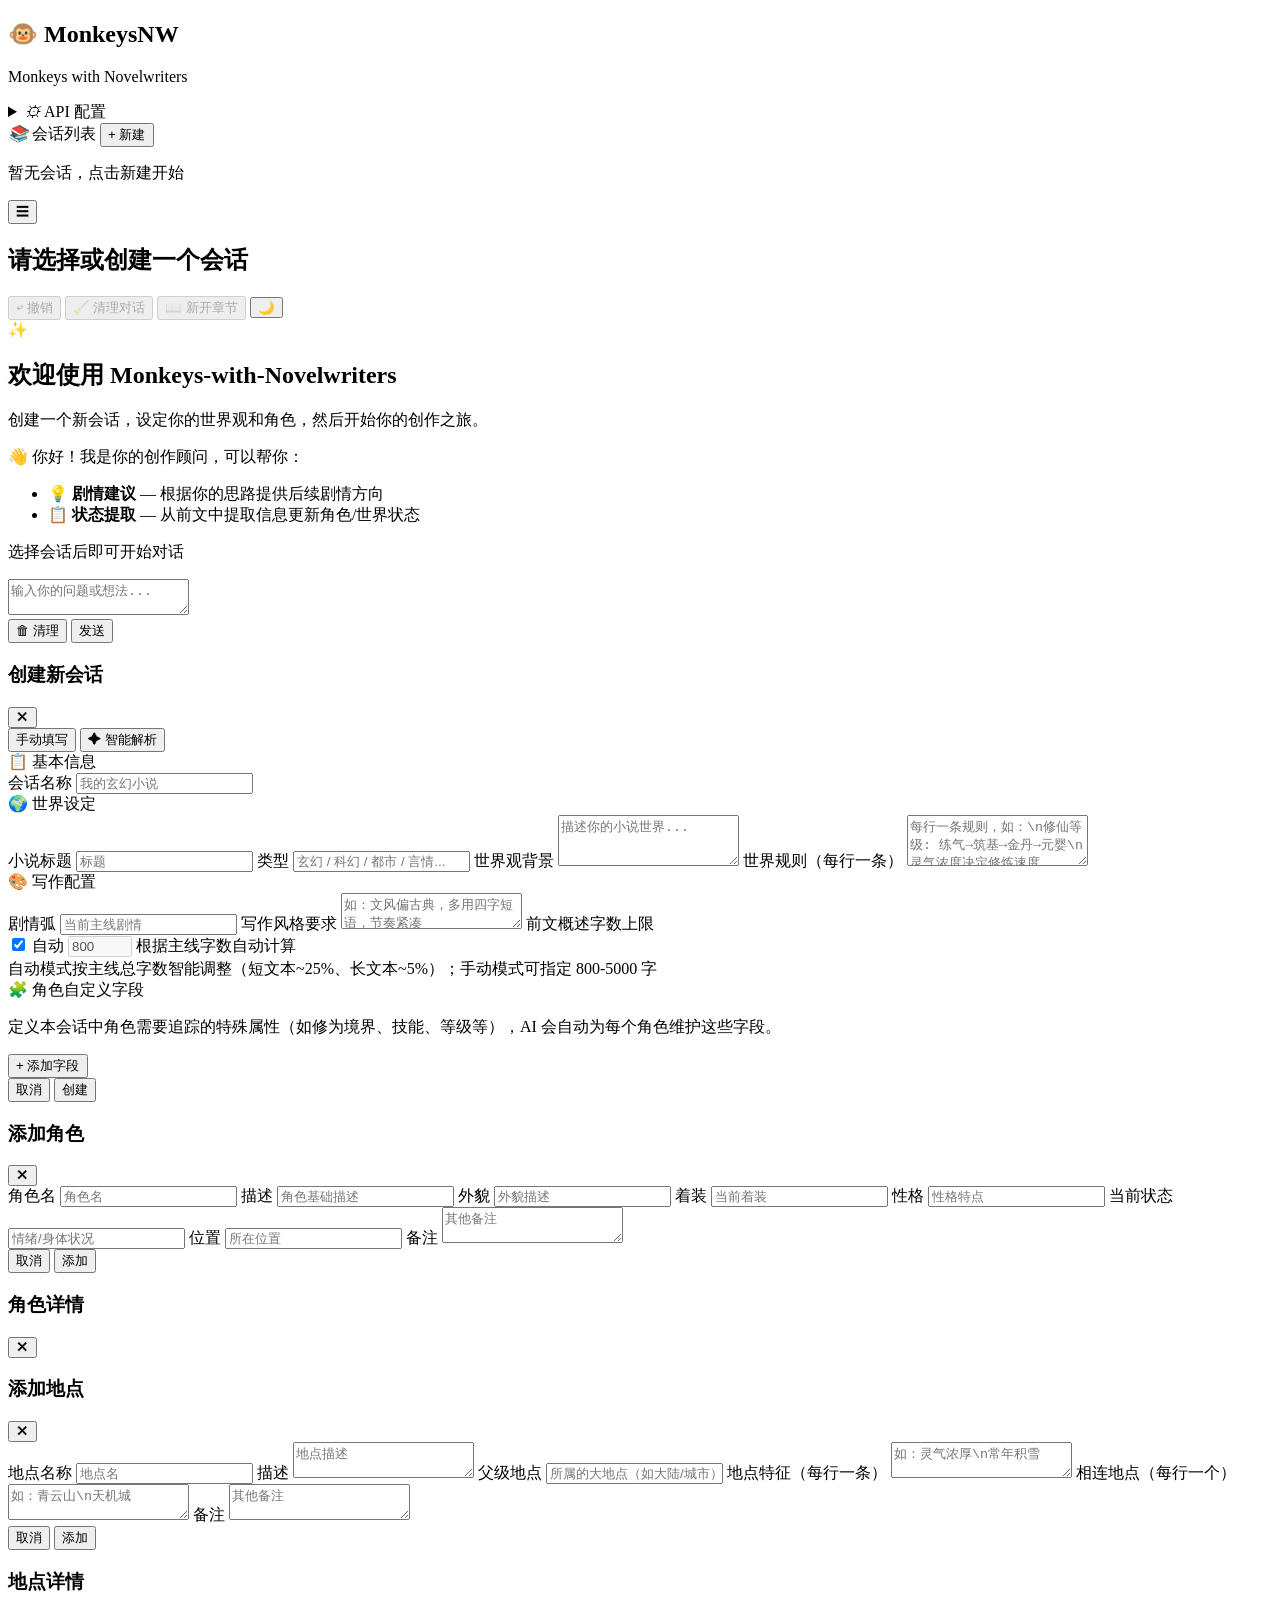
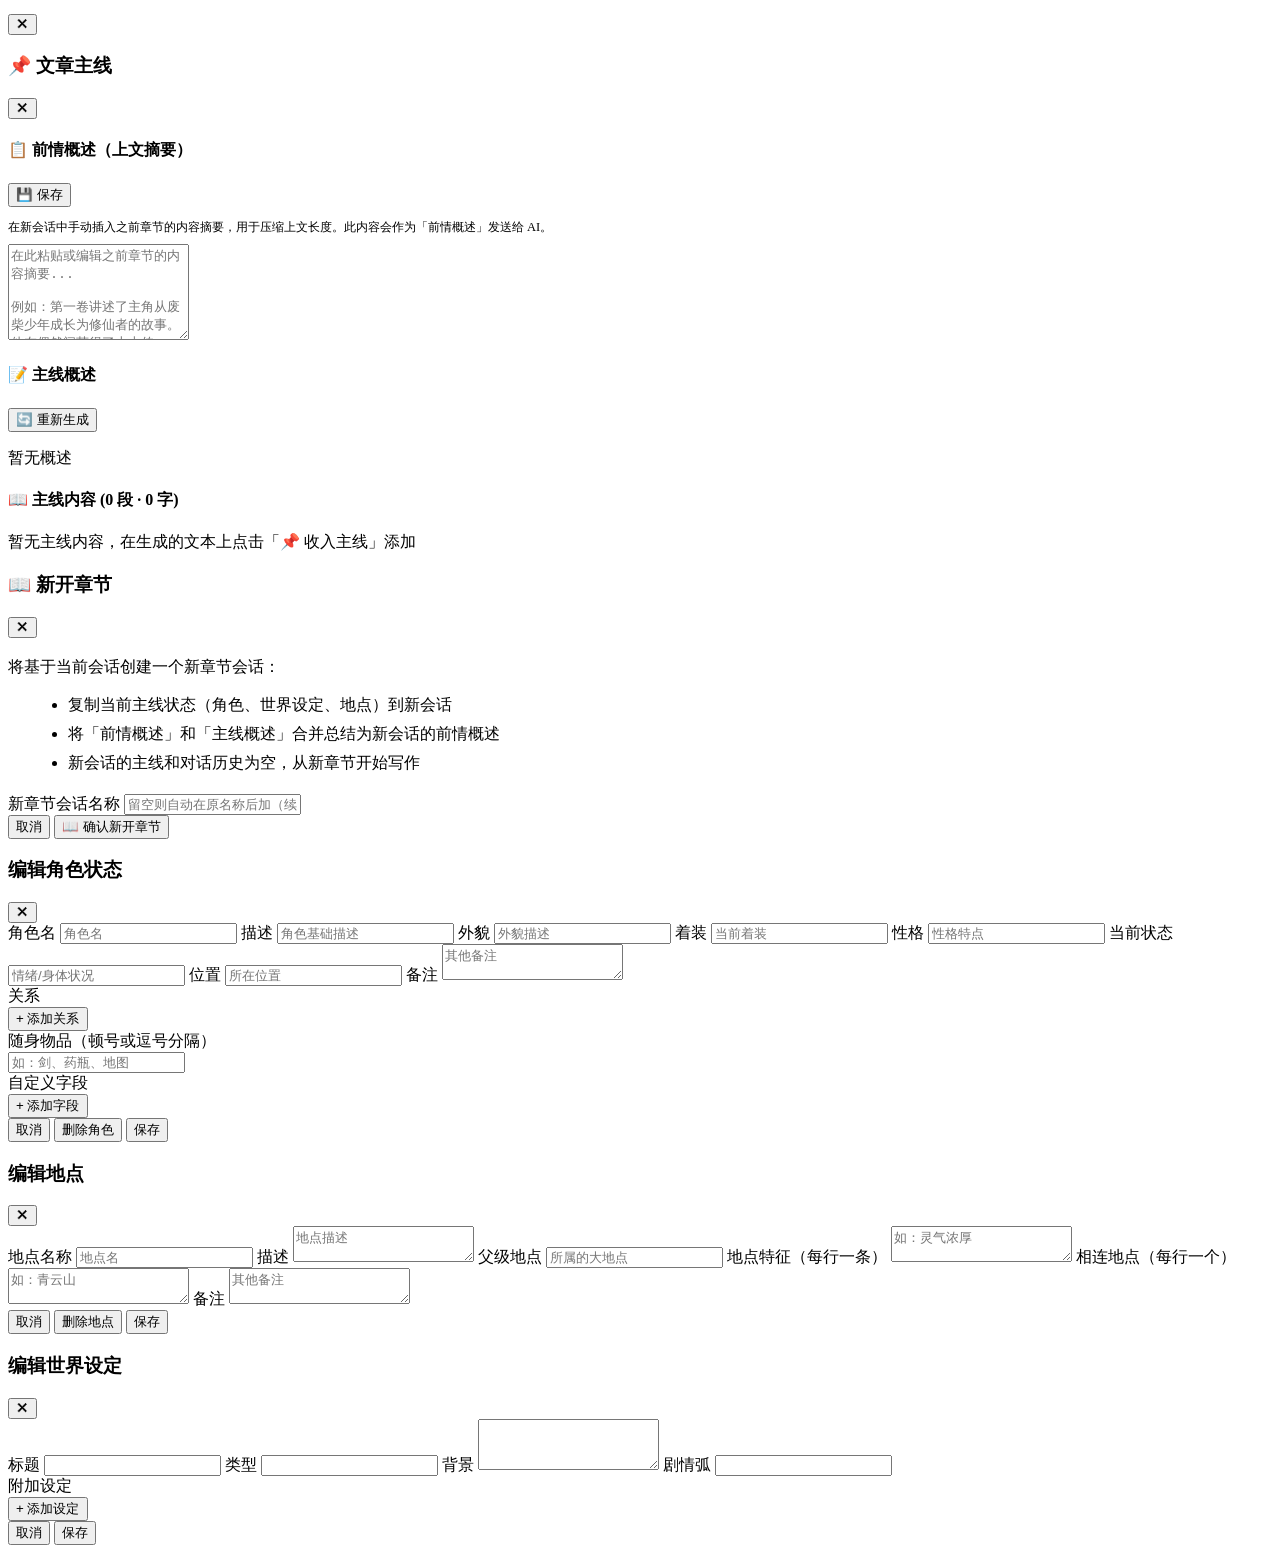
==== commit 9dd84173: "feat: 添加工作区与主线状态同步功能，支持清理对话和状态更新" ====
--- a/src/monkeynw/frontend/index.html
+++ b/src/monkeynw/frontend/index.html
@@ -149,10 +149,13 @@
         </div>
         <div class="chat-input-area">
           <textarea id="chatInput" rows="2" placeholder="输入你的问题或想法..." onkeydown="handleChatKeydown(event)"></textarea>
-          <button class="btn btn-primary btn-sm chat-send-btn" id="chatSendBtn" onclick="sendChatMessage()">
-            <span class="chat-send-text">发送</span>
-            <span class="chat-send-loading" style="display:none">...</span>
-          </button>
+          <div class="chat-input-actions">
+            <button class="btn btn-ghost btn-sm chat-clear-btn" onclick="clearChatHistory()" title="清理对话，开始新一轮咨询">🗑 清理</button>
+            <button class="btn btn-primary btn-sm chat-send-btn" id="chatSendBtn" onclick="sendChatMessage()">
+              <span class="chat-send-text">发送</span>
+              <span class="chat-send-loading" style="display:none">...</span>
+            </button>
+          </div>
         </div>
       </div>
     </div>
@@ -187,6 +190,7 @@
     <div id="workspaceStatePanel" class="state-tab-content">
       <div class="workspace-sync-bar">
         <button class="btn btn-sm btn-accent" onclick="syncMainlineToWorkspace()" title="将主线的角色、世界设定、地点同步到工作区状态">⬇ 从主线同步</button>
+        <button class="btn btn-sm btn-accent" onclick="applyWorkspaceToMainline()" title="将当前工作区状态应用到主线">⬆ 应用到主线</button>
       </div>
       <div class="workspace-section">
         <div class="workspace-section-title">👥 角色状态 <button class="btn btn-xs btn-ghost ws-section-action" onclick="openEditCharState(null, 'workspace')" title="添加角色">+</button></div>
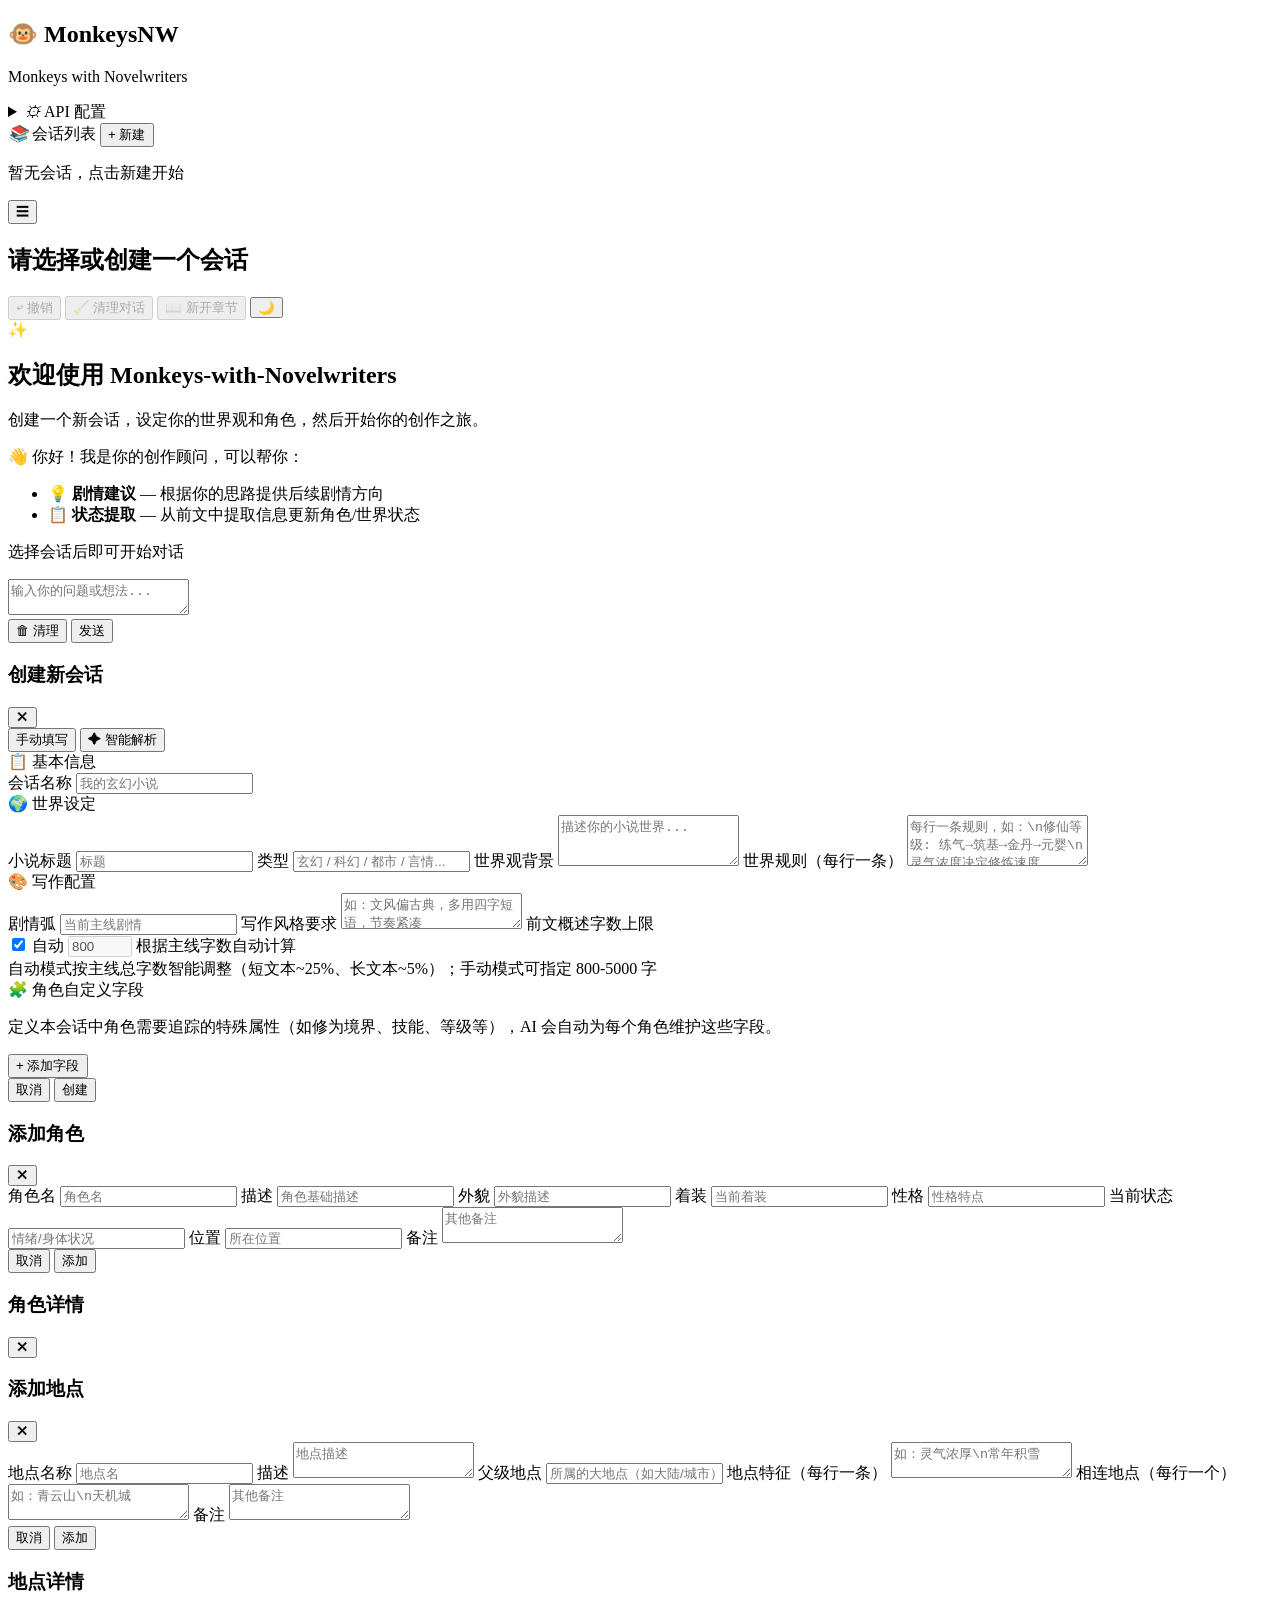
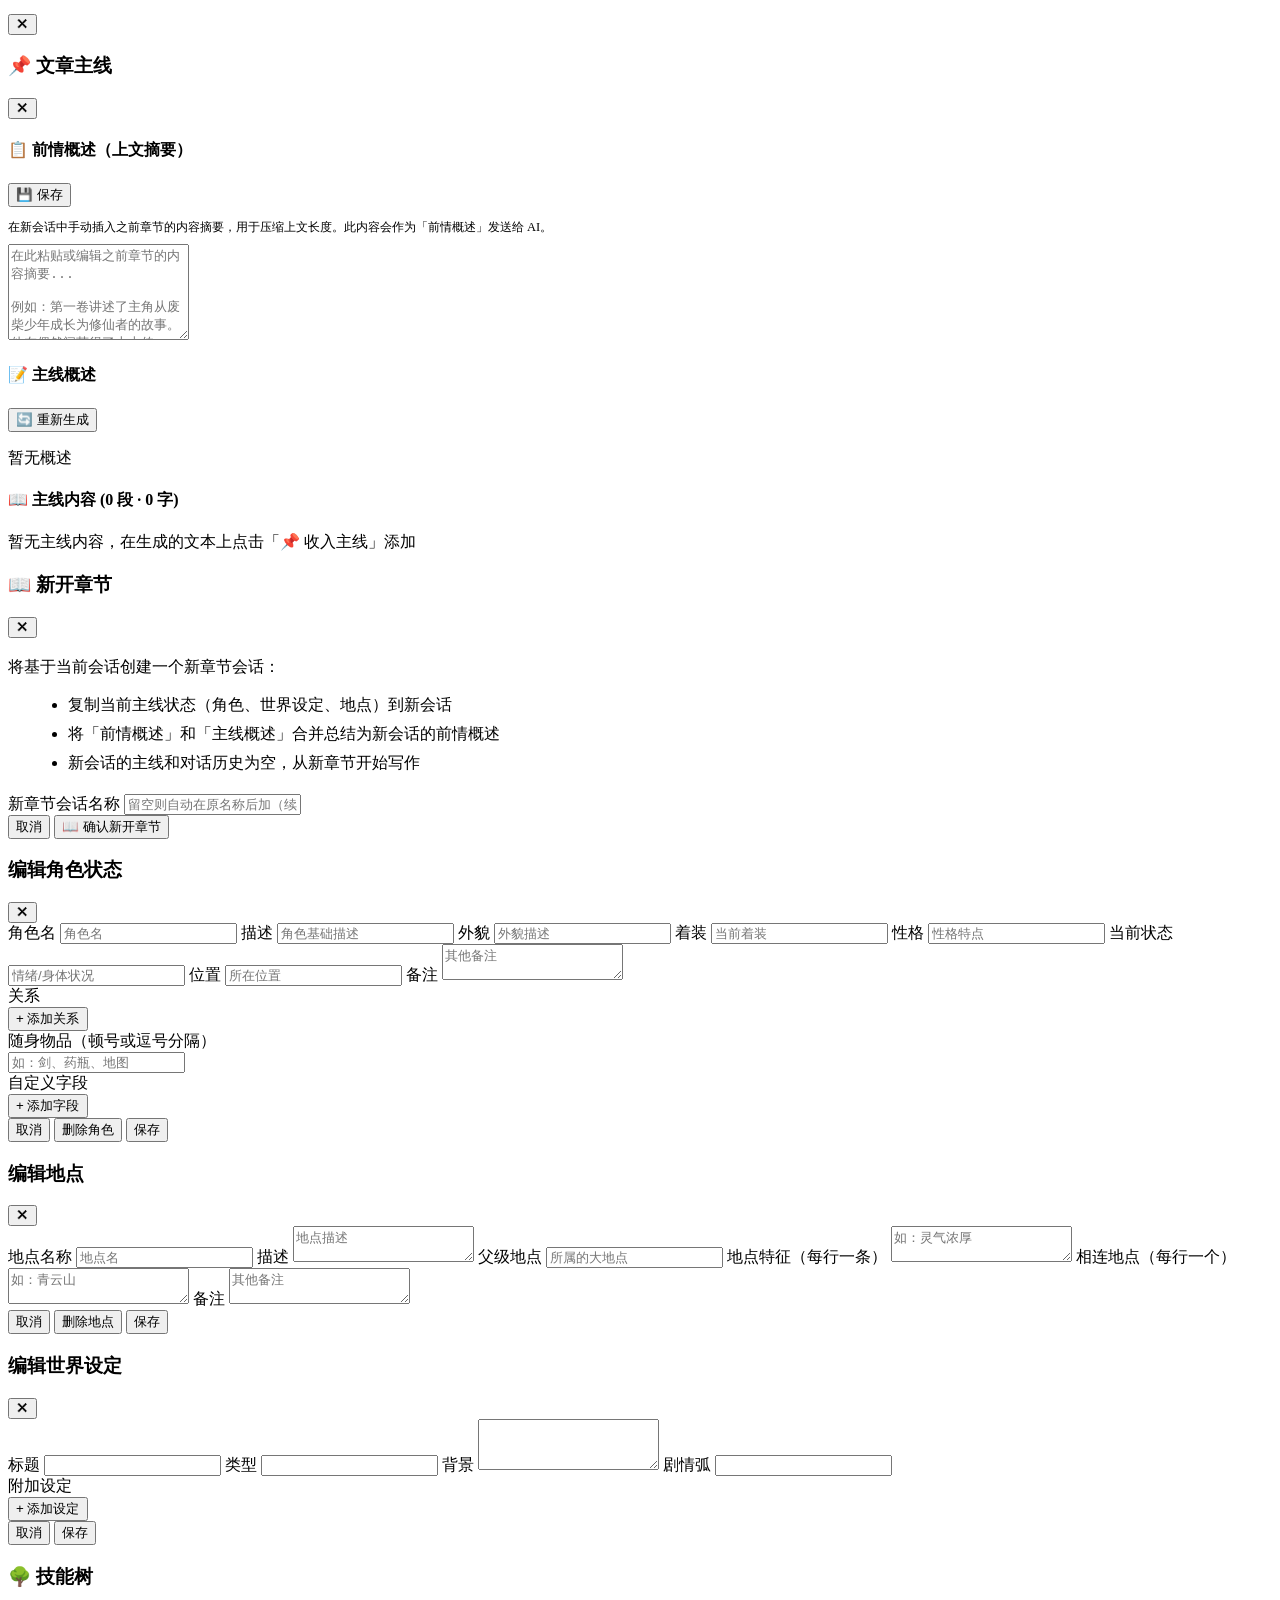
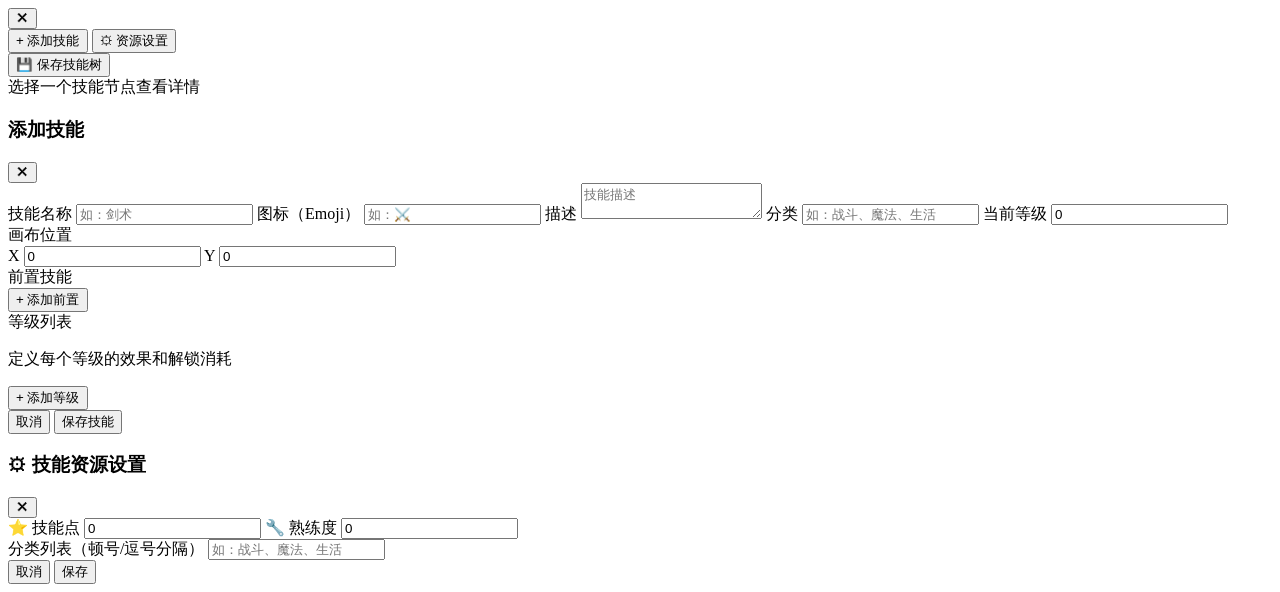
==== commit 9d430029: "feat: add skill tree functionality with modals and character integration" ====
--- a/src/monkeynw/frontend/index.html
+++ b/src/monkeynw/frontend/index.html
@@ -12,6 +12,7 @@
   <link rel="stylesheet" href="/static/css/components.css" />
   <link rel="stylesheet" href="/static/css/mainline.css" />
   <link rel="stylesheet" href="/static/css/state-panel.css" />
+  <link rel="stylesheet" href="/static/css/skilltree.css" />
   <link rel="stylesheet" href="/static/css/chat.css" />
 </head>
 <body>
@@ -512,6 +513,90 @@
     </div>
   </div>
 
+  <!-- ═══════════════════ 技能树 Modal ═══════════════════ -->
+  <div class="modal-overlay" id="skillTreeModal">
+    <div class="modal modal-skilltree">
+      <div class="modal-header">
+        <h3 id="skillTreeTitle">🌳 技能树</h3>
+        <button class="btn btn-icon" onclick="closeModal('skillTreeModal')">✕</button>
+      </div>
+      <div class="modal-body">
+        <!-- 左侧：画布 -->
+        <div class="st-left">
+          <div id="skillTreeHeader" class="st-header"></div>
+          <div id="skillTreeCanvas" class="st-canvas"></div>
+          <div class="st-canvas-toolbar">
+            <button class="btn btn-sm btn-ghost" onclick="openAddSkillModal()">+ 添加技能</button>
+            <button class="btn btn-sm btn-ghost" onclick="openEditSkillResources()">⚙ 资源设置</button>
+            <div style="flex:1"></div>
+            <button class="btn btn-sm btn-primary" onclick="saveSkillTree()">💾 保存技能树</button>
+          </div>
+        </div>
+        <!-- 右侧：详情 -->
+        <div id="skillTreeDetail" class="st-right">
+          <div class="st-detail-empty">选择一个技能节点查看详情</div>
+        </div>
+      </div>
+    </div>
+  </div>
+
+  <!-- ═══════════════════ 技能编辑 Modal ═══════════════════ -->
+  <div class="modal-overlay" id="skillEditModal">
+    <div class="modal modal-wide">
+      <div class="modal-header">
+        <h3 id="skillEditModalTitle">添加技能</h3>
+        <button class="btn btn-icon" onclick="closeModal('skillEditModal')">✕</button>
+      </div>
+      <div class="modal-body">
+        <input type="hidden" id="skillEditId" />
+        <label>技能名称 <input type="text" id="skillEditName" placeholder="如：剑术" /></label>
+        <label>图标（Emoji） <input type="text" id="skillEditIcon" placeholder="如：⚔️" /></label>
+        <label>描述 <textarea id="skillEditDesc" rows="2" placeholder="技能描述"></textarea></label>
+        <label>分类 <input type="text" id="skillEditCategory" placeholder="如：战斗、魔法、生活" /></label>
+        <label>当前等级 <input type="number" id="skillEditCurLevel" min="0" value="0" /></label>
+        <div class="form-section-title">画布位置</div>
+        <div class="st-pos-row">
+          <label>X <input type="number" id="skillEditPosX" value="0" /></label>
+          <label>Y <input type="number" id="skillEditPosY" value="0" /></label>
+        </div>
+        <div class="form-section-title">前置技能</div>
+        <div id="skillEditPrereqs" class="dynamic-rows"></div>
+        <button class="btn btn-sm btn-ghost" type="button" onclick="addSkillPrereqRowUI()">+ 添加前置</button>
+        <div class="form-section-title">等级列表</div>
+        <p class="form-hint">定义每个等级的效果和解锁消耗</p>
+        <div id="skillEditLevels"></div>
+        <button class="btn btn-sm btn-ghost" type="button" onclick="addSkillLevelRowUI()">+ 添加等级</button>
+      </div>
+      <div class="modal-footer">
+        <button class="btn btn-ghost" onclick="closeModal('skillEditModal')">取消</button>
+        <button class="btn btn-primary" onclick="saveSkillNode()">保存技能</button>
+      </div>
+    </div>
+  </div>
+
+  <!-- ═══════════════════ 技能资源编辑 Modal ═══════════════════ -->
+  <div class="modal-overlay" id="skillResModal">
+    <div class="modal">
+      <div class="modal-header">
+        <h3>⚙ 技能资源设置</h3>
+        <button class="btn btn-icon" onclick="closeModal('skillResModal')">✕</button>
+      </div>
+      <div class="modal-body">
+        <div class="st-res-edit-grid">
+          <label>⭐ 技能点 <input type="number" id="skillResPoints" min="0" value="0" /></label>
+          <label>🔧 熟练度 <input type="number" id="skillResProf" min="0" value="0" /></label>
+        </div>
+        <label>分类列表（顿号/逗号分隔）
+          <input type="text" id="skillResCategories" placeholder="如：战斗、魔法、生活" />
+        </label>
+      </div>
+      <div class="modal-footer">
+        <button class="btn btn-ghost" onclick="closeModal('skillResModal')">取消</button>
+        <button class="btn btn-primary" onclick="saveSkillResources()">保存</button>
+      </div>
+    </div>
+  </div>
+
   <!-- AI 任务状态栏 -->
   <div id="statusBar" class="status-bar" style="display:none">
     <div class="status-bar-spinner"></div>
@@ -523,6 +608,7 @@
   <script src="/static/js/workspace.js"></script>
   <script src="/static/js/mainline.js"></script>
   <script src="/static/js/characters.js"></script>
+  <script src="/static/js/skilltree.js"></script>
   <script src="/static/js/locations.js"></script>
   <script src="/static/js/story.js"></script>
   <script src="/static/js/chat.js"></script>
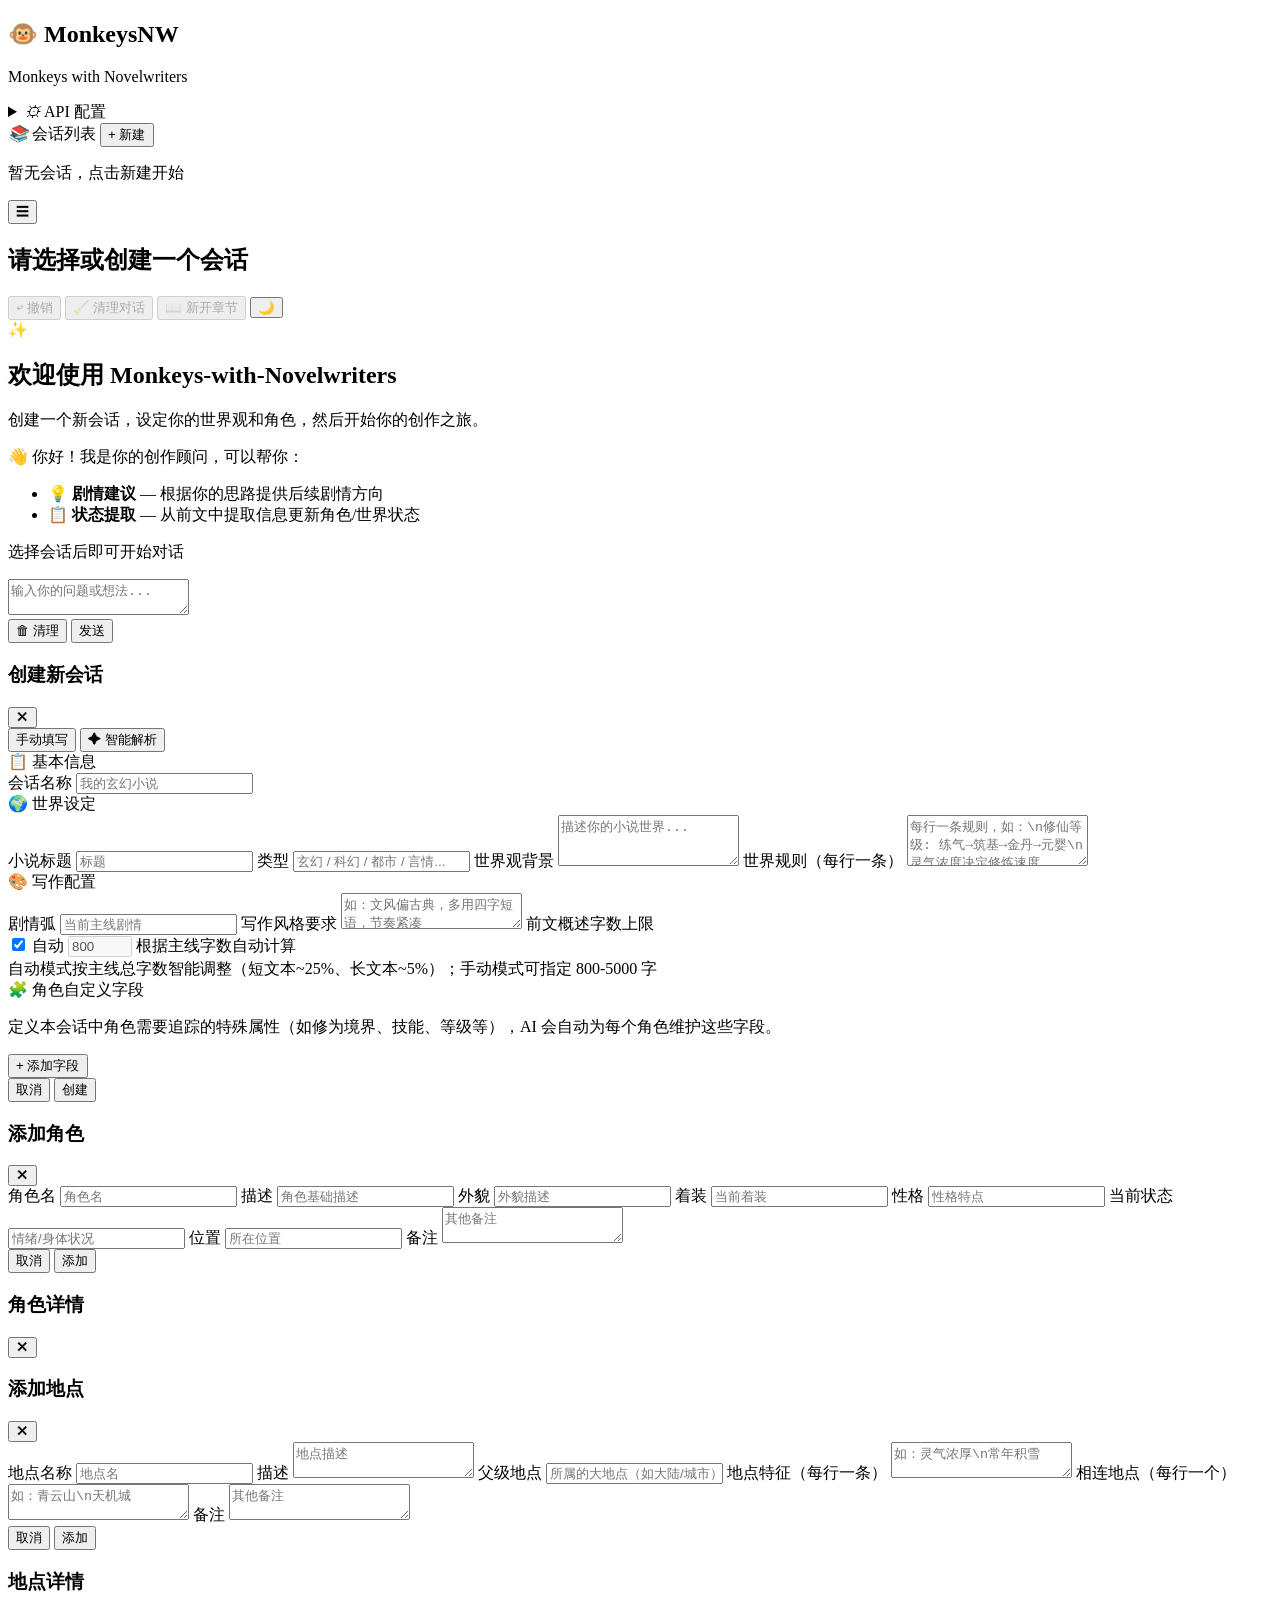
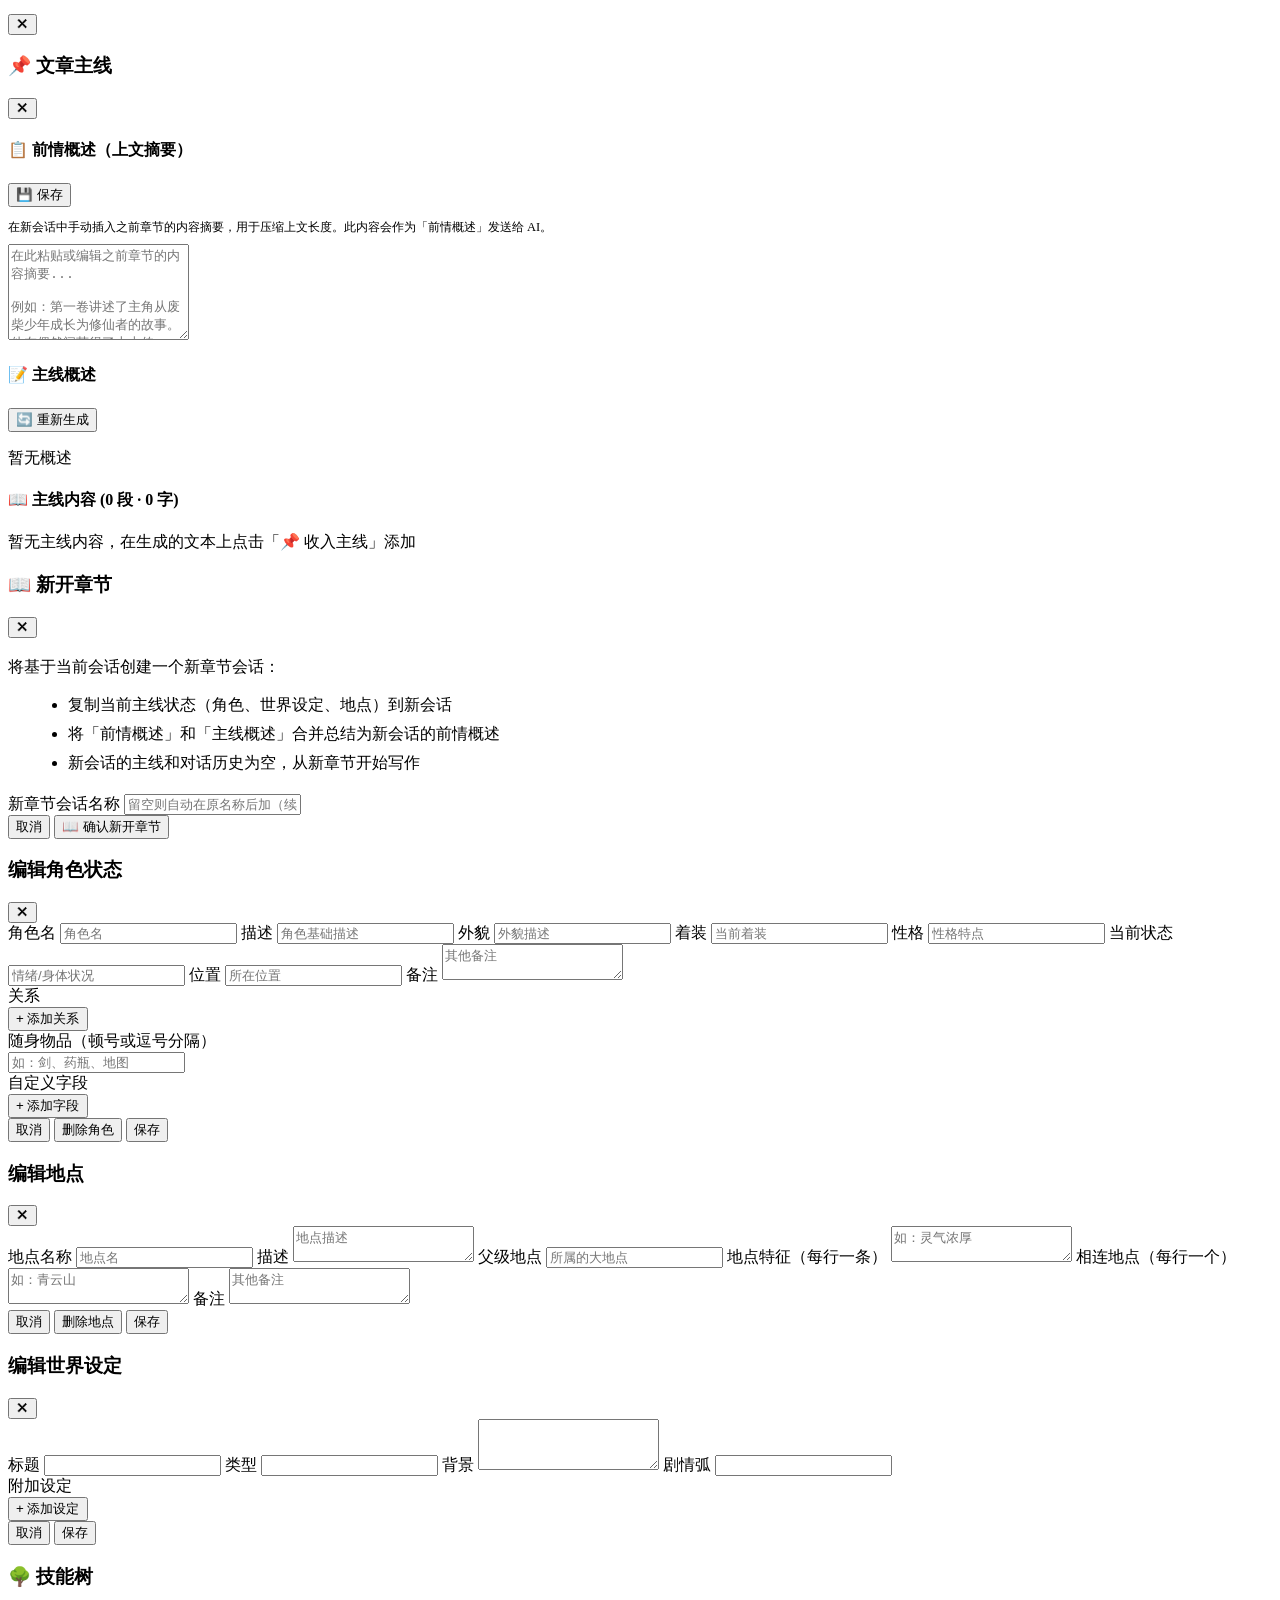
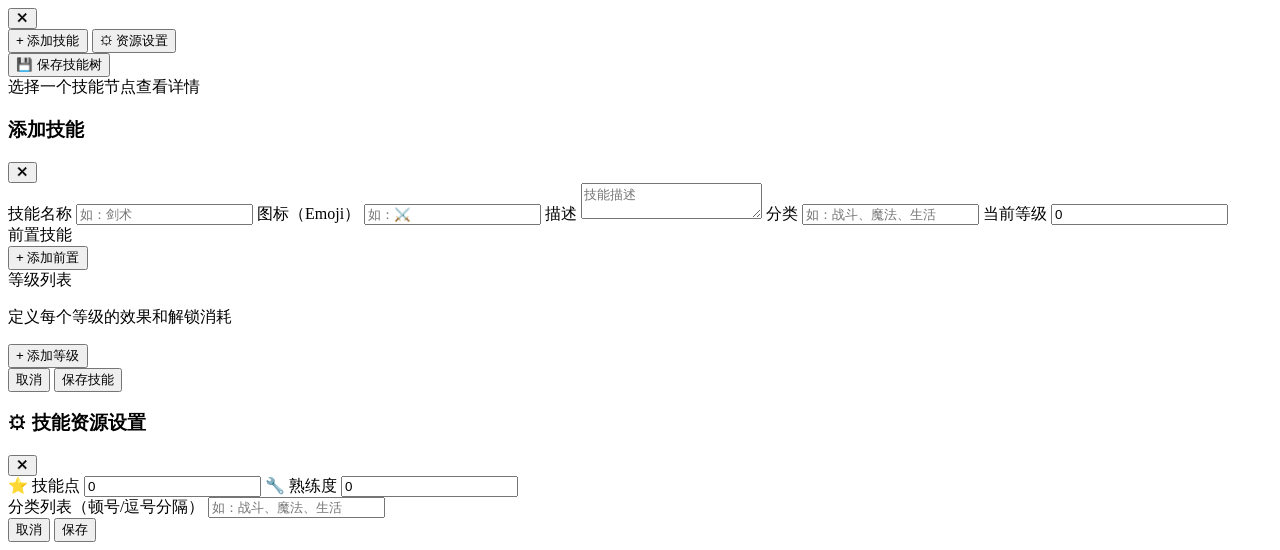
==== commit 03159349: "feat: 移除技能对象中的位置字段，更新技能树布局算法以自动计算位置" ====
--- a/src/monkeynw/frontend/index.html
+++ b/src/monkeynw/frontend/index.html
@@ -554,11 +554,6 @@
         <label>描述 <textarea id="skillEditDesc" rows="2" placeholder="技能描述"></textarea></label>
         <label>分类 <input type="text" id="skillEditCategory" placeholder="如：战斗、魔法、生活" /></label>
         <label>当前等级 <input type="number" id="skillEditCurLevel" min="0" value="0" /></label>
-        <div class="form-section-title">画布位置</div>
-        <div class="st-pos-row">
-          <label>X <input type="number" id="skillEditPosX" value="0" /></label>
-          <label>Y <input type="number" id="skillEditPosY" value="0" /></label>
-        </div>
         <div class="form-section-title">前置技能</div>
         <div id="skillEditPrereqs" class="dynamic-rows"></div>
         <button class="btn btn-sm btn-ghost" type="button" onclick="addSkillPrereqRowUI()">+ 添加前置</button>
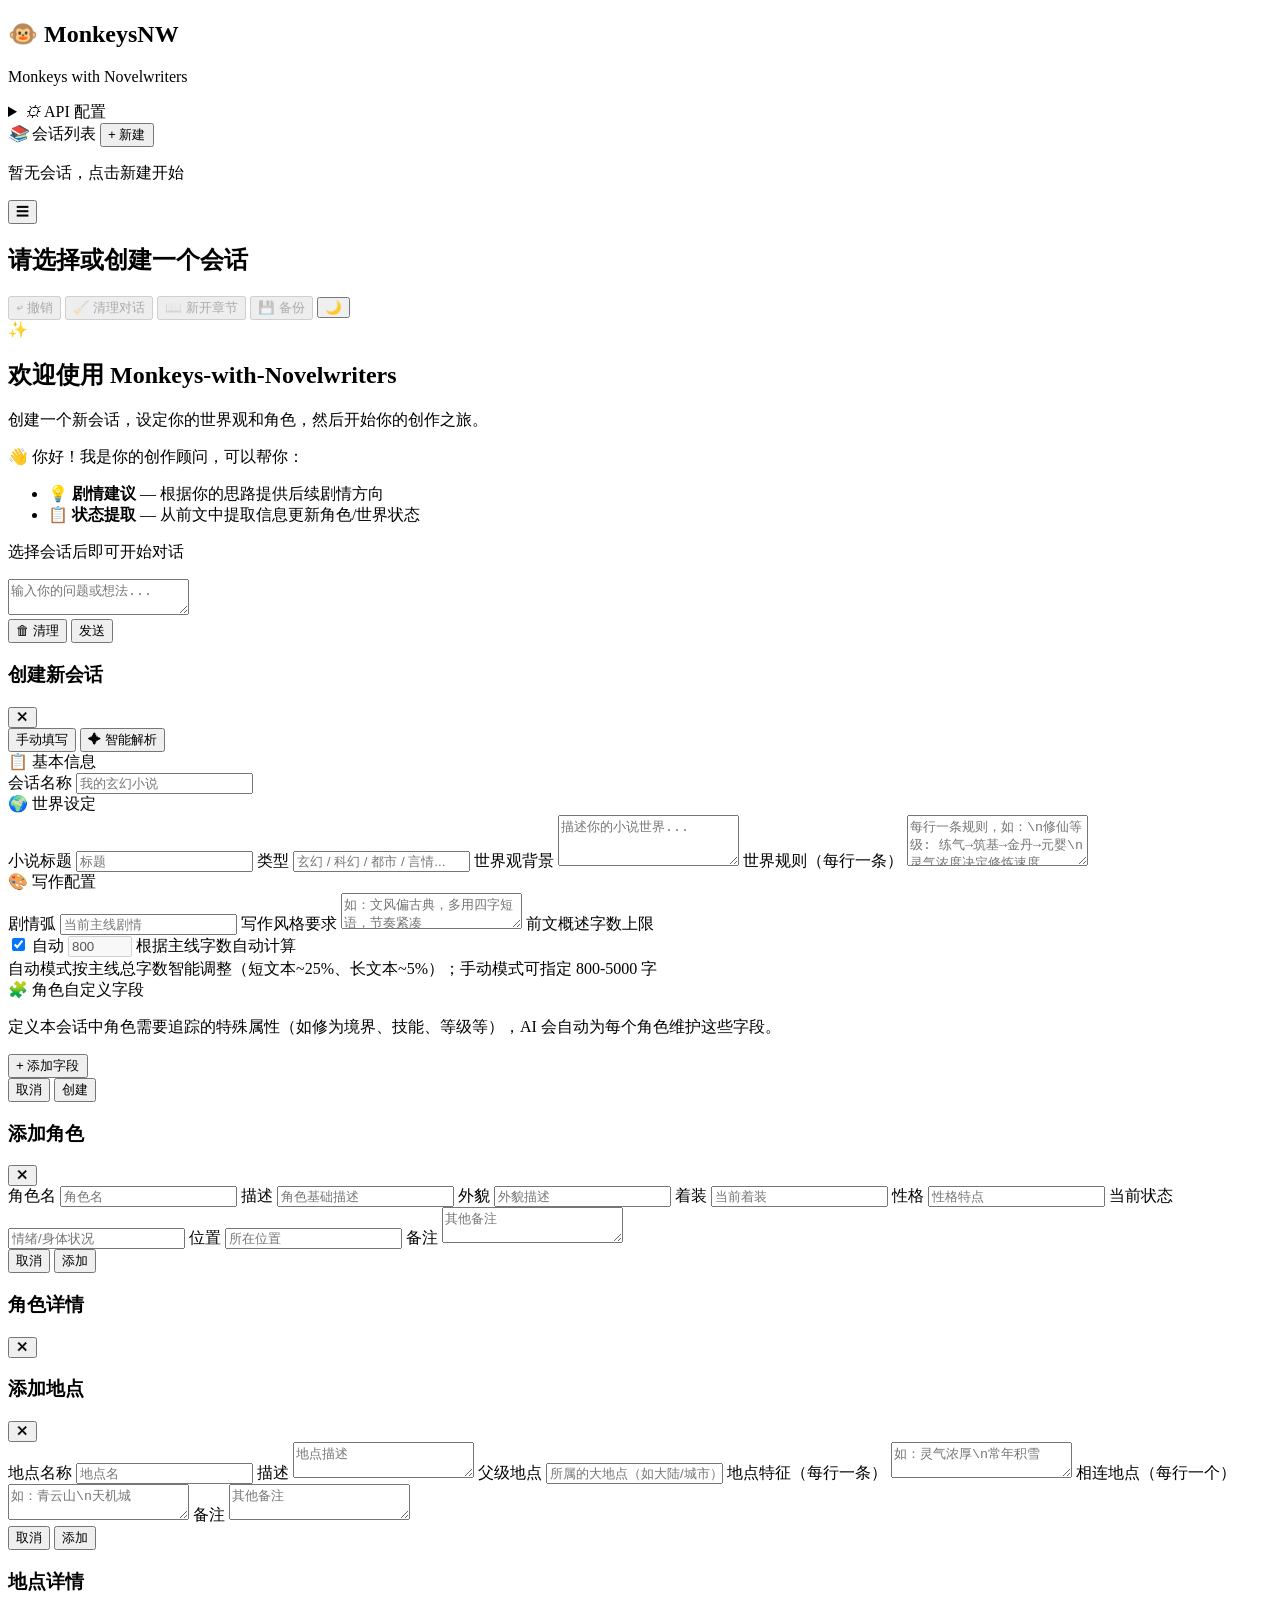
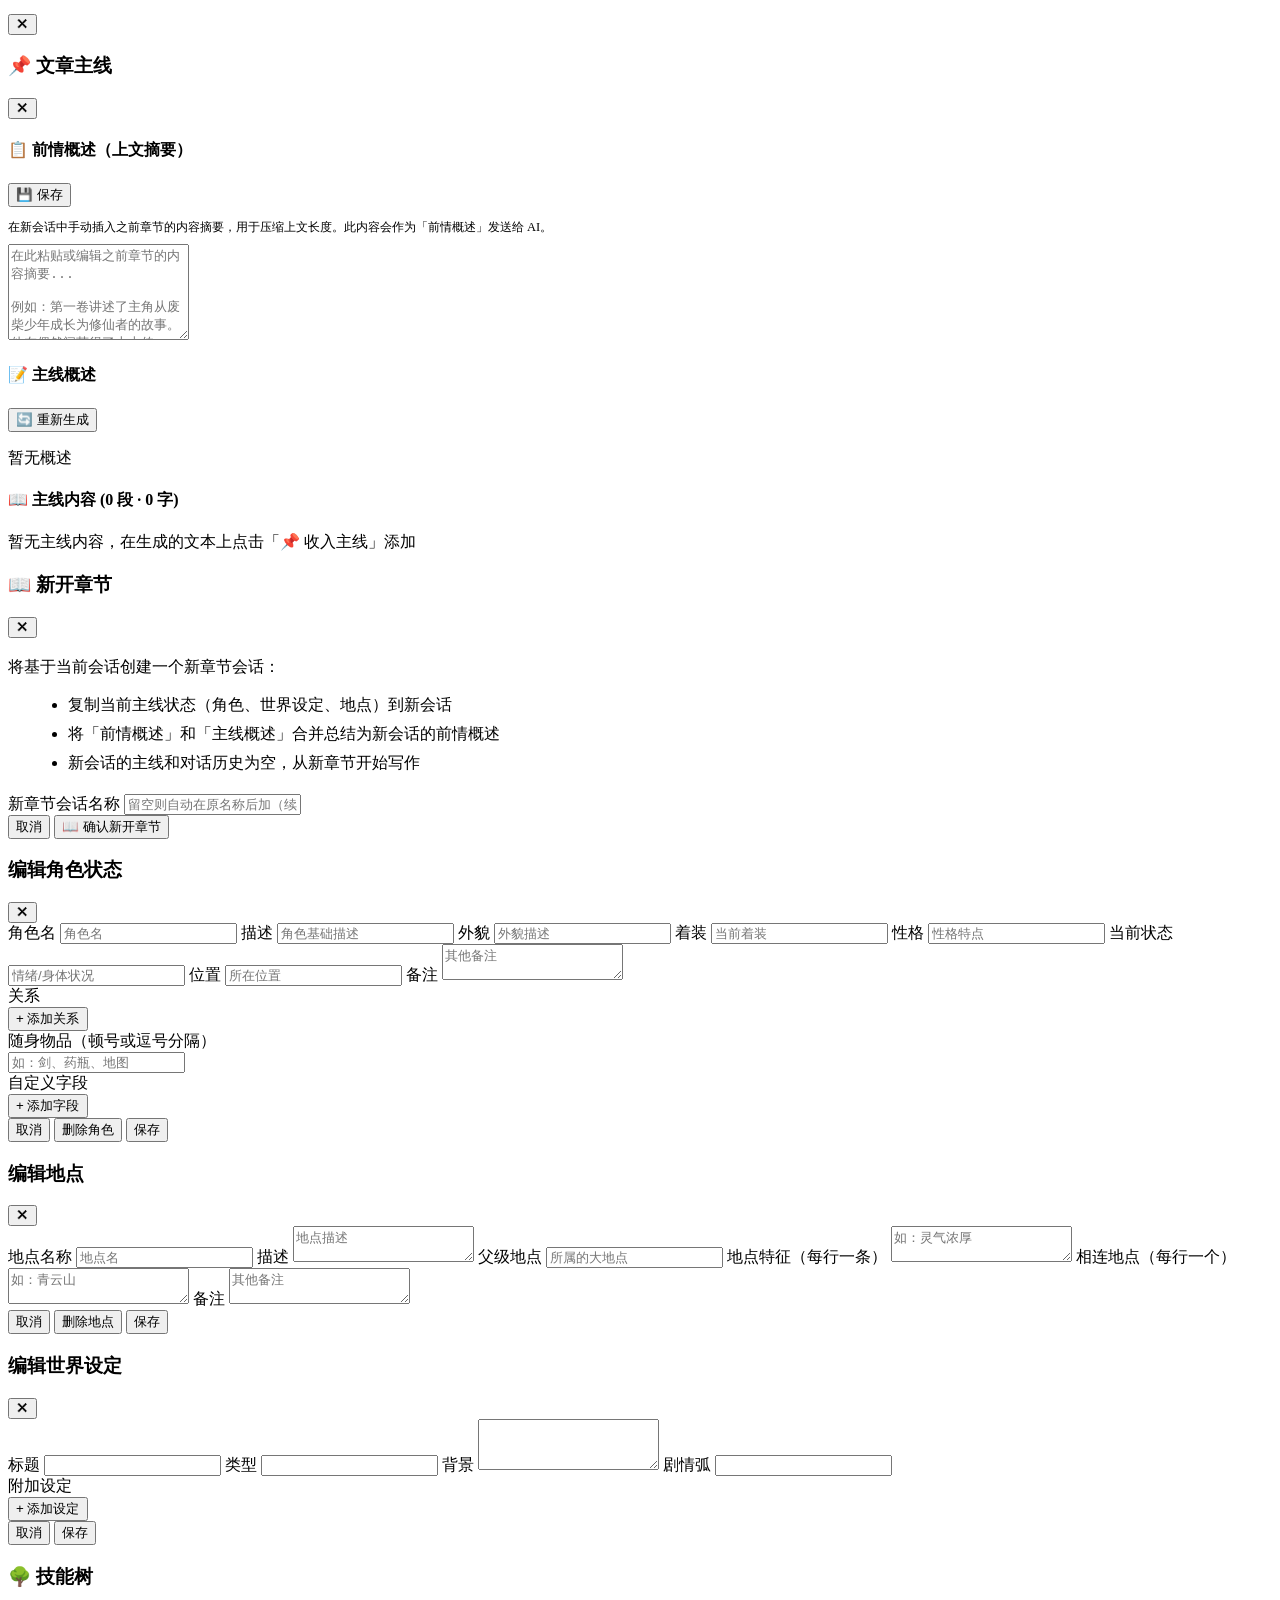
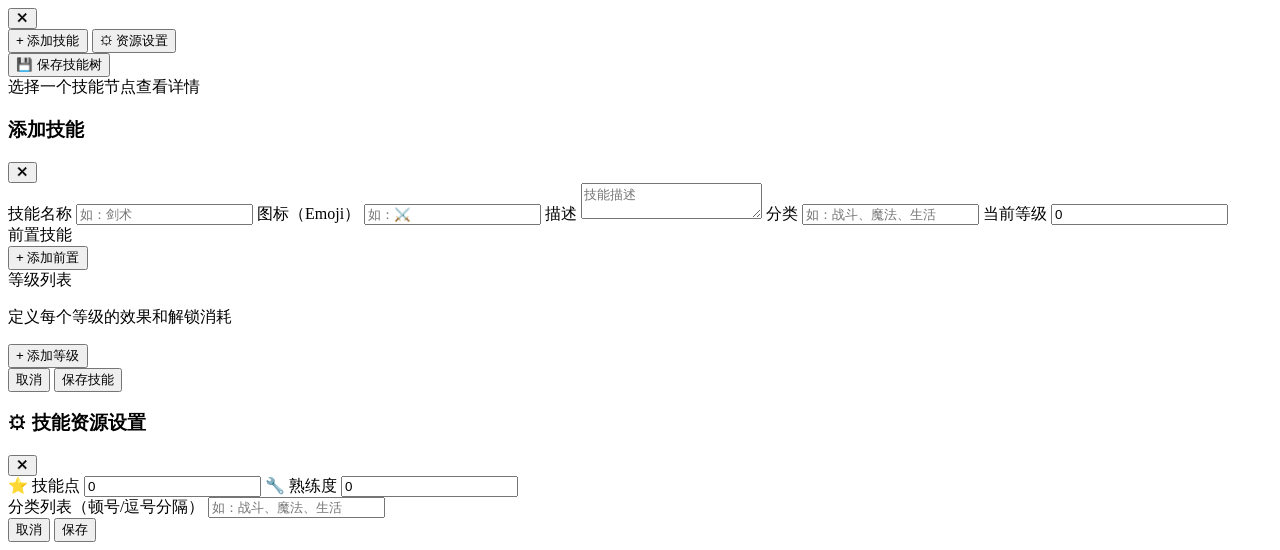
==== commit d6aaface: "feat: 添加会话备份功能，支持将会话 JSON 备份到 backups 目录" ====
--- a/src/monkeynw/frontend/index.html
+++ b/src/monkeynw/frontend/index.html
@@ -84,6 +84,7 @@
         <button class="btn btn-ghost" id="btnUndo" onclick="undoStep()" disabled title="撤销">↩ 撤销</button>
         <button class="btn btn-ghost" id="btnClearHistory" onclick="clearHistory()" disabled title="清理对话历史，保留设定和主线">🧹 清理对话</button>
         <button class="btn btn-ghost" id="btnNewChapter" onclick="startNewChapter()" disabled title="新开章节：将当前主线状态和概述带入新会话">📖 新开章节</button>
+        <button class="btn btn-ghost" id="btnBackup" onclick="backupSession()" disabled title="备份当前会话到 backups 目录">💾 备份</button>
         <button class="theme-toggle" id="themeToggle" onclick="toggleTheme()" title="切换主题">🌙</button>
       </div>
     </header>
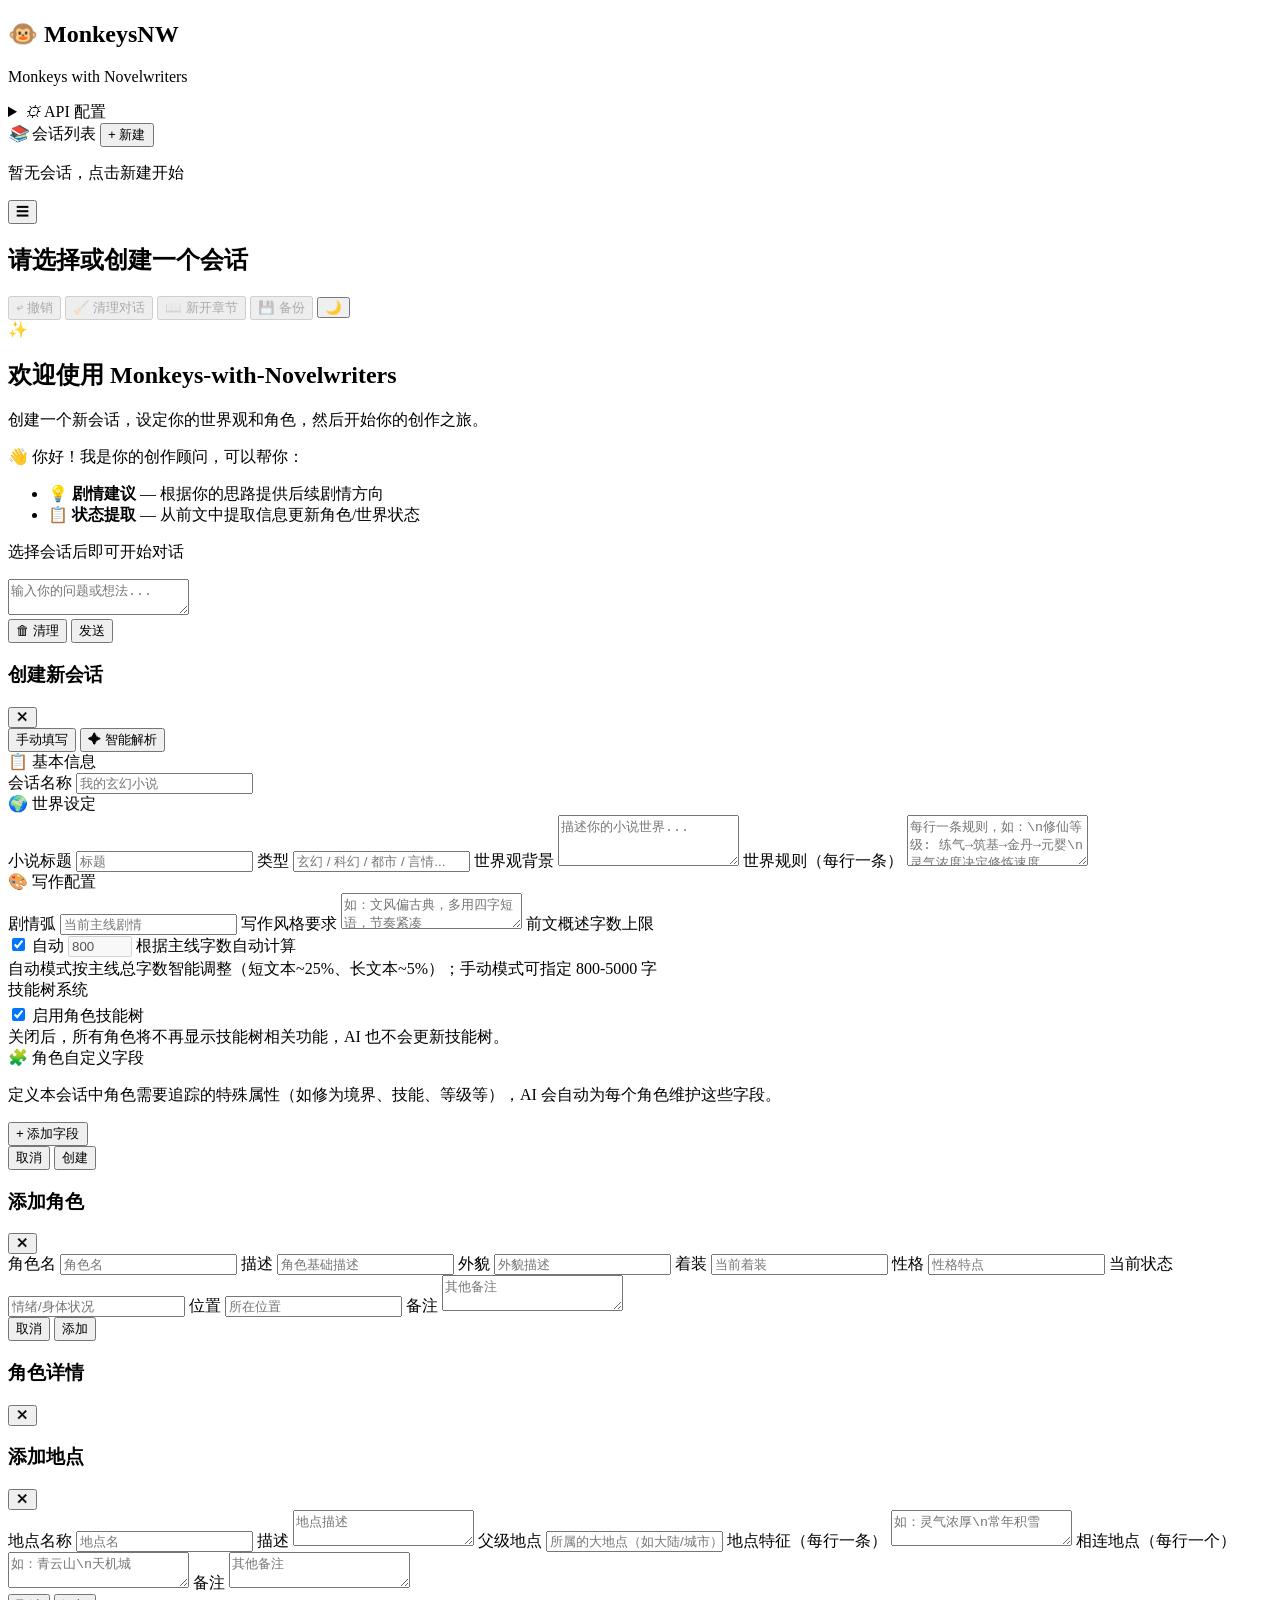
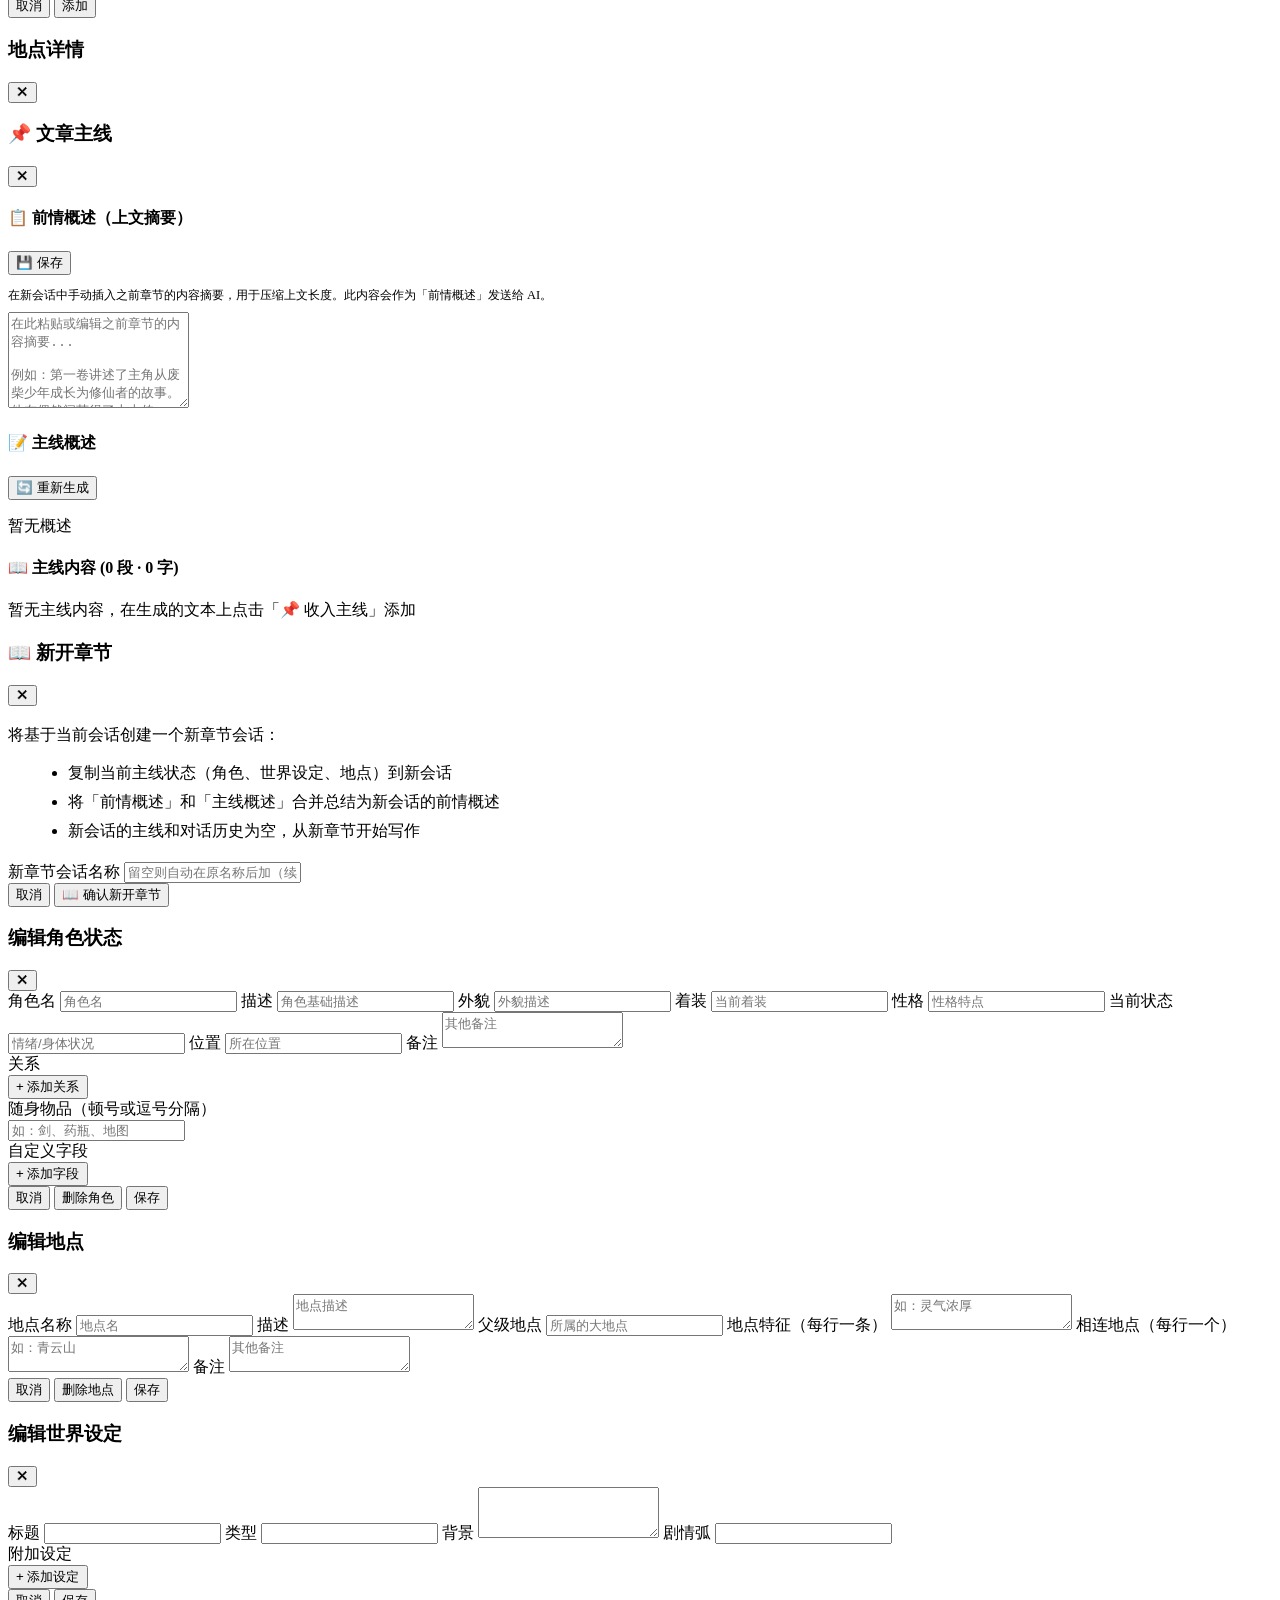
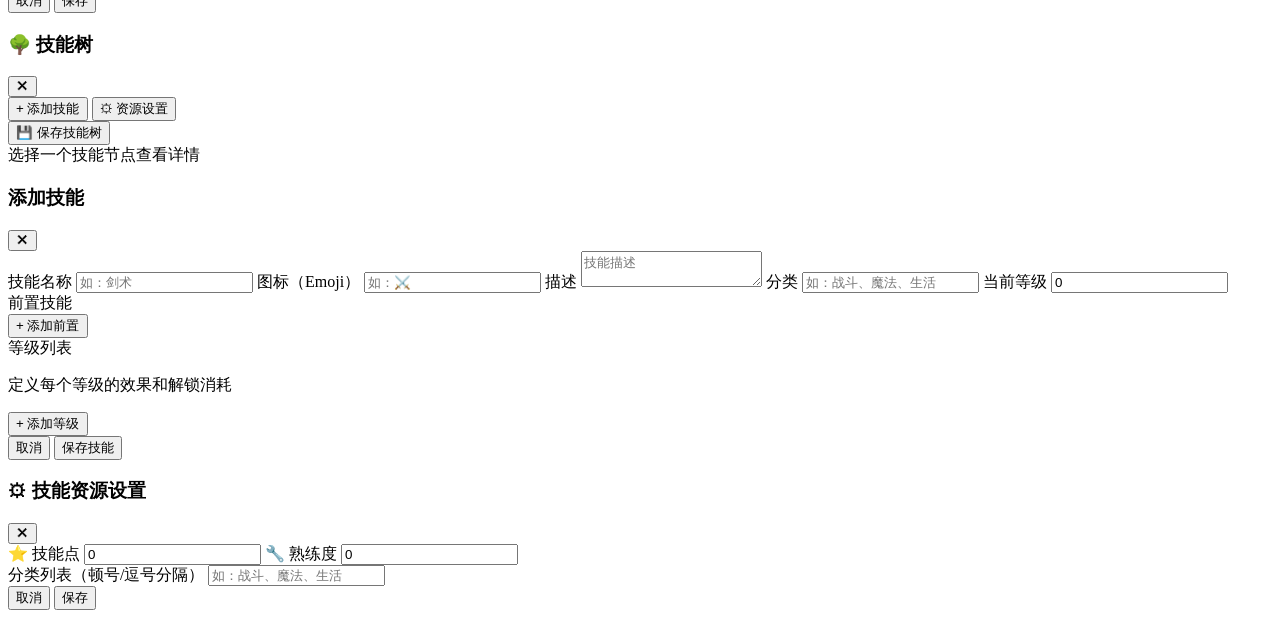
==== commit 3f426101: "feat: 添加技能树系统，支持角色技能树的启用与管理" ====
--- a/src/monkeynw/frontend/index.html
+++ b/src/monkeynw/frontend/index.html
@@ -266,6 +266,16 @@
             <span class="form-hint" style="margin-top:2px;display:block">自动模式按主线总字数智能调整（短文本~25%、长文本~5%）；手动模式可指定 800-5000 字</span>
           </label>
 
+          <label>技能树系统
+            <div class="toggle-row" style="margin-top:4px">
+              <label class="toggle-label">
+                <input type="checkbox" id="newSkillTreeEnabled" checked />
+                <span>启用角色技能树</span>
+              </label>
+            </div>
+            <span class="form-hint">关闭后，所有角色将不再显示技能树相关功能，AI 也不会更新技能树。</span>
+          </label>
+
           <div class="form-section-title">🧩 角色自定义字段</div>
           <p class="form-hint">定义本会话中角色需要追踪的特殊属性（如修为境界、技能、等级等），AI 会自动为每个角色维护这些字段。</p>
           <div id="customFieldDefsList" class="custom-field-defs-list"></div>
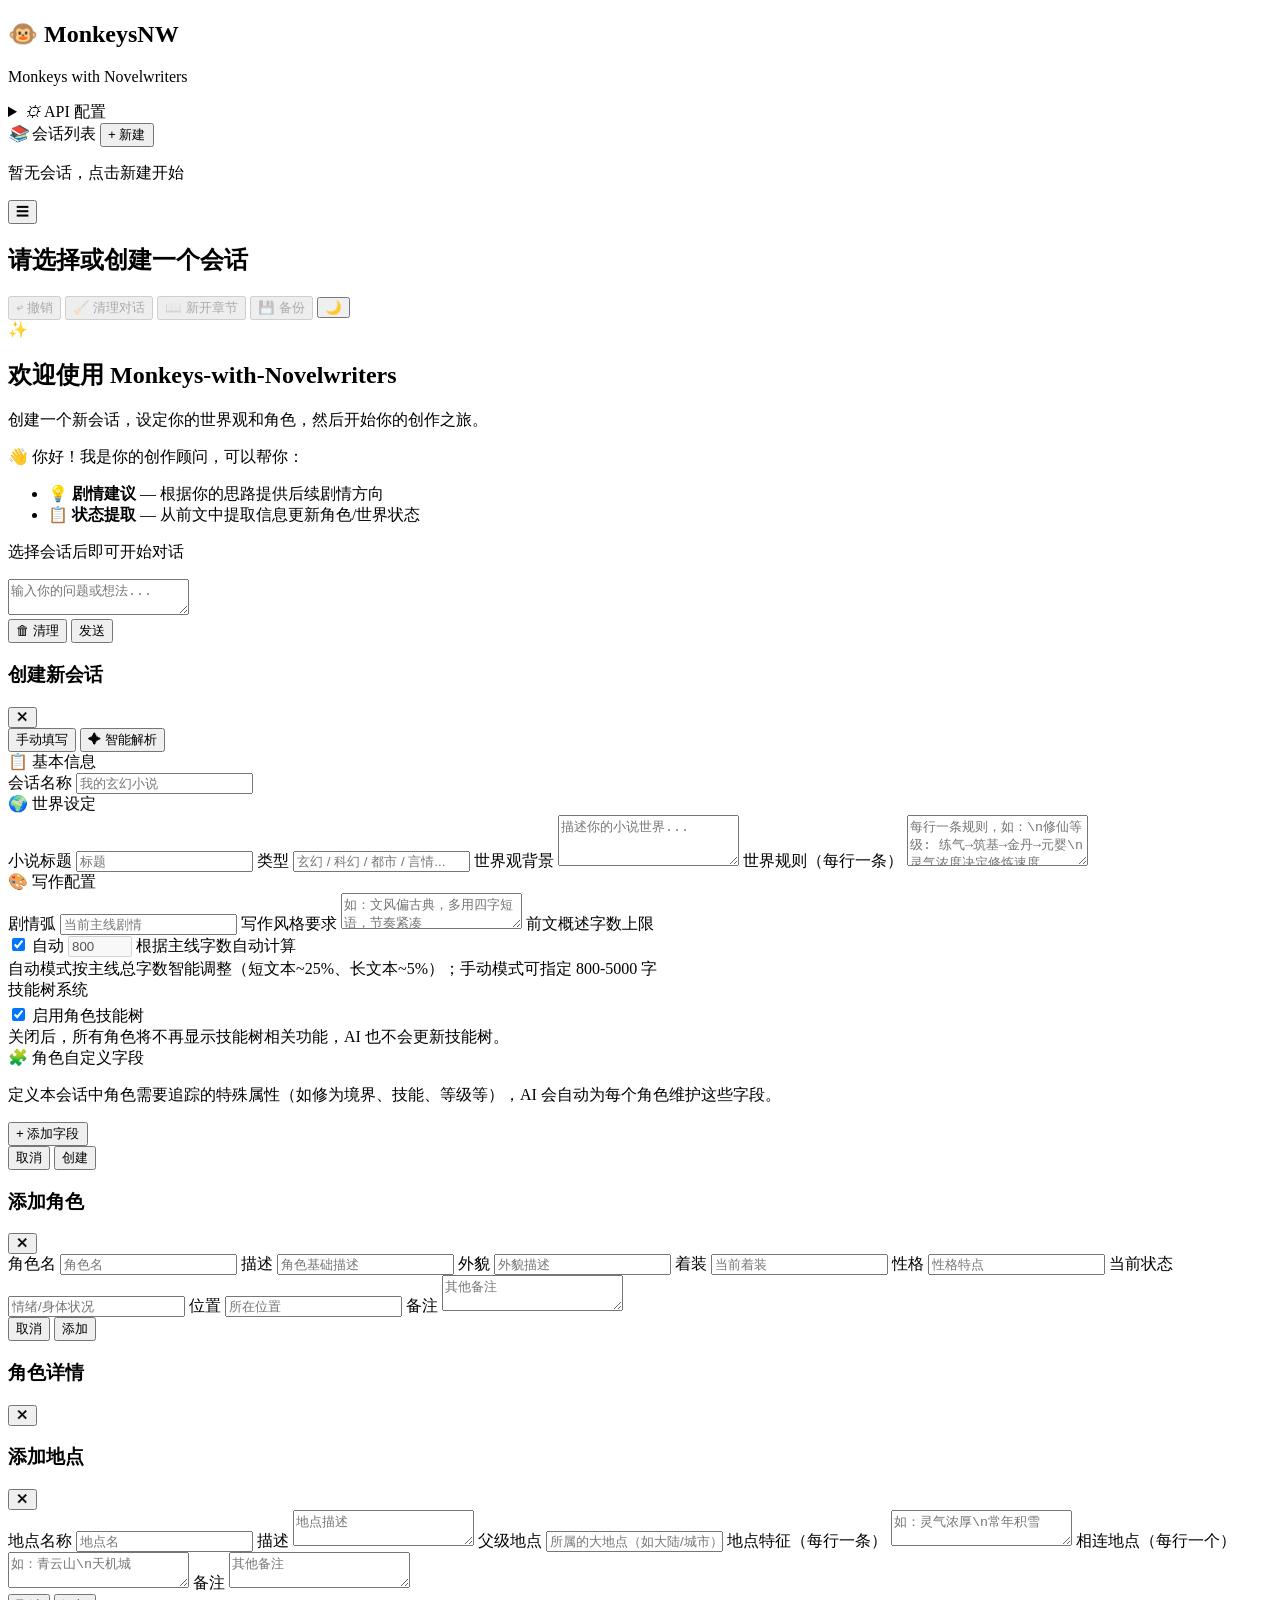
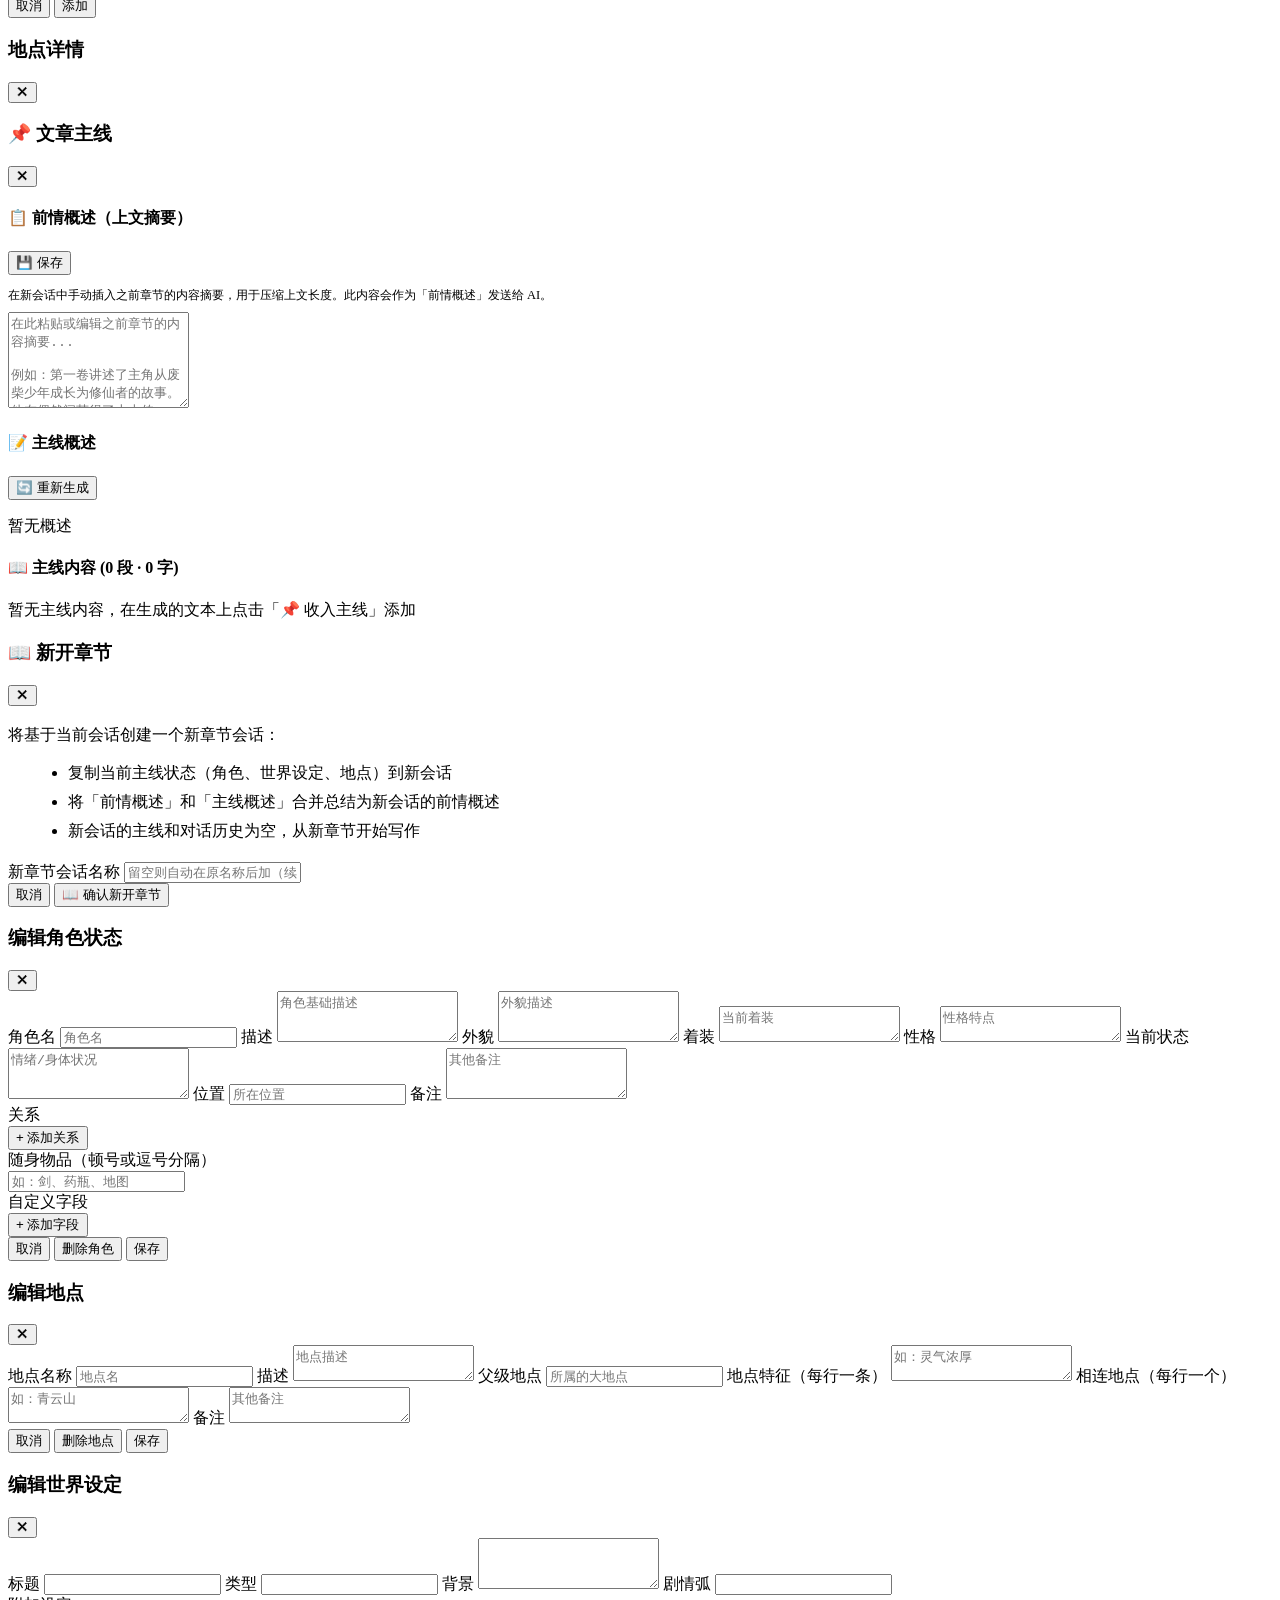
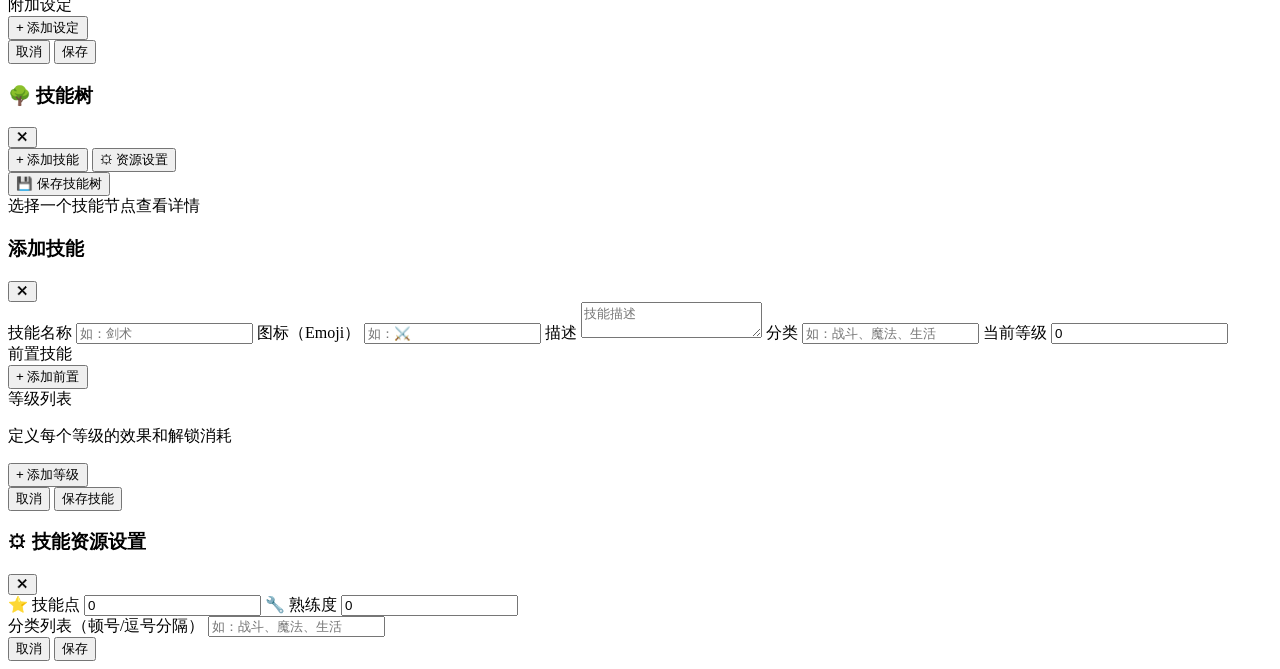
==== commit eafbd13d: "feat: 添加角色编辑和主线编辑功能，优化文本区域自适应高度" ====
--- a/src/monkeynw/frontend/index.html
+++ b/src/monkeynw/frontend/index.html
@@ -368,7 +368,7 @@
 
   <!-- ═══════════════════ 文章主线 Modal ═══════════════════ -->
   <div class="modal-overlay" id="mainlineModal">
-    <div class="modal modal-wide">
+    <div class="modal modal-mainline">
       <div class="modal-header">
         <h3>📌 文章主线</h3>
         <button class="btn btn-icon" onclick="closeModal('mainlineModal')">✕</button>
@@ -442,7 +442,7 @@
 
   <!-- ═══════════════════ 编辑角色状态 Modal ═══════════════════ -->
   <div class="modal-overlay" id="editCharStateModal">
-    <div class="modal modal-wide">
+    <div class="modal modal-char-edit">
       <div class="modal-header">
         <h3 id="editCharStateTitle">编辑角色状态</h3>
         <button class="btn btn-icon" onclick="closeModal('editCharStateModal')">✕</button>
@@ -451,13 +451,13 @@
         <input type="hidden" id="editCharTarget" />
         <input type="hidden" id="editCharOrigName" />
         <label>角色名 <input type="text" id="editCharStateName" placeholder="角色名" /></label>
-        <label>描述 <input type="text" id="editCharStateDesc" placeholder="角色基础描述" /></label>
-        <label>外貌 <input type="text" id="editCharStateAppearance" placeholder="外貌描述" /></label>
-        <label>着装 <input type="text" id="editCharStateOutfit" placeholder="当前着装" /></label>
-        <label>性格 <input type="text" id="editCharStatePersonality" placeholder="性格特点" /></label>
-        <label>当前状态 <input type="text" id="editCharStateStatus" placeholder="情绪/身体状况" /></label>
+        <label>描述 <textarea id="editCharStateDesc" class="charedit-auto" rows="3" placeholder="角色基础描述" oninput="this.style.height='auto';this.style.height=this.scrollHeight+'px'"></textarea></label>
+        <label>外貌 <textarea id="editCharStateAppearance" class="charedit-auto" rows="3" placeholder="外貌描述" oninput="this.style.height='auto';this.style.height=this.scrollHeight+'px'"></textarea></label>
+        <label>着装 <textarea id="editCharStateOutfit" class="charedit-auto" rows="2" placeholder="当前着装" oninput="this.style.height='auto';this.style.height=this.scrollHeight+'px'"></textarea></label>
+        <label>性格 <textarea id="editCharStatePersonality" class="charedit-auto" rows="2" placeholder="性格特点" oninput="this.style.height='auto';this.style.height=this.scrollHeight+'px'"></textarea></label>
+        <label>当前状态 <textarea id="editCharStateStatus" class="charedit-auto" rows="3" placeholder="情绪/身体状况" oninput="this.style.height='auto';this.style.height=this.scrollHeight+'px'"></textarea></label>
         <label>位置 <input type="text" id="editCharStateLocation" placeholder="所在位置" /></label>
-        <label>备注 <textarea id="editCharStateNotes" rows="2" placeholder="其他备注"></textarea></label>
+        <label>备注 <textarea id="editCharStateNotes" class="charedit-auto" rows="3" placeholder="其他备注" oninput="this.style.height='auto';this.style.height=this.scrollHeight+'px'"></textarea></label>
         <div class="form-section-title">关系</div>
         <div id="editCharRels" class="dynamic-rows"></div>
         <button class="btn btn-sm btn-ghost" type="button" onclick="addEditCharRelRow()">+ 添加关系</button>
